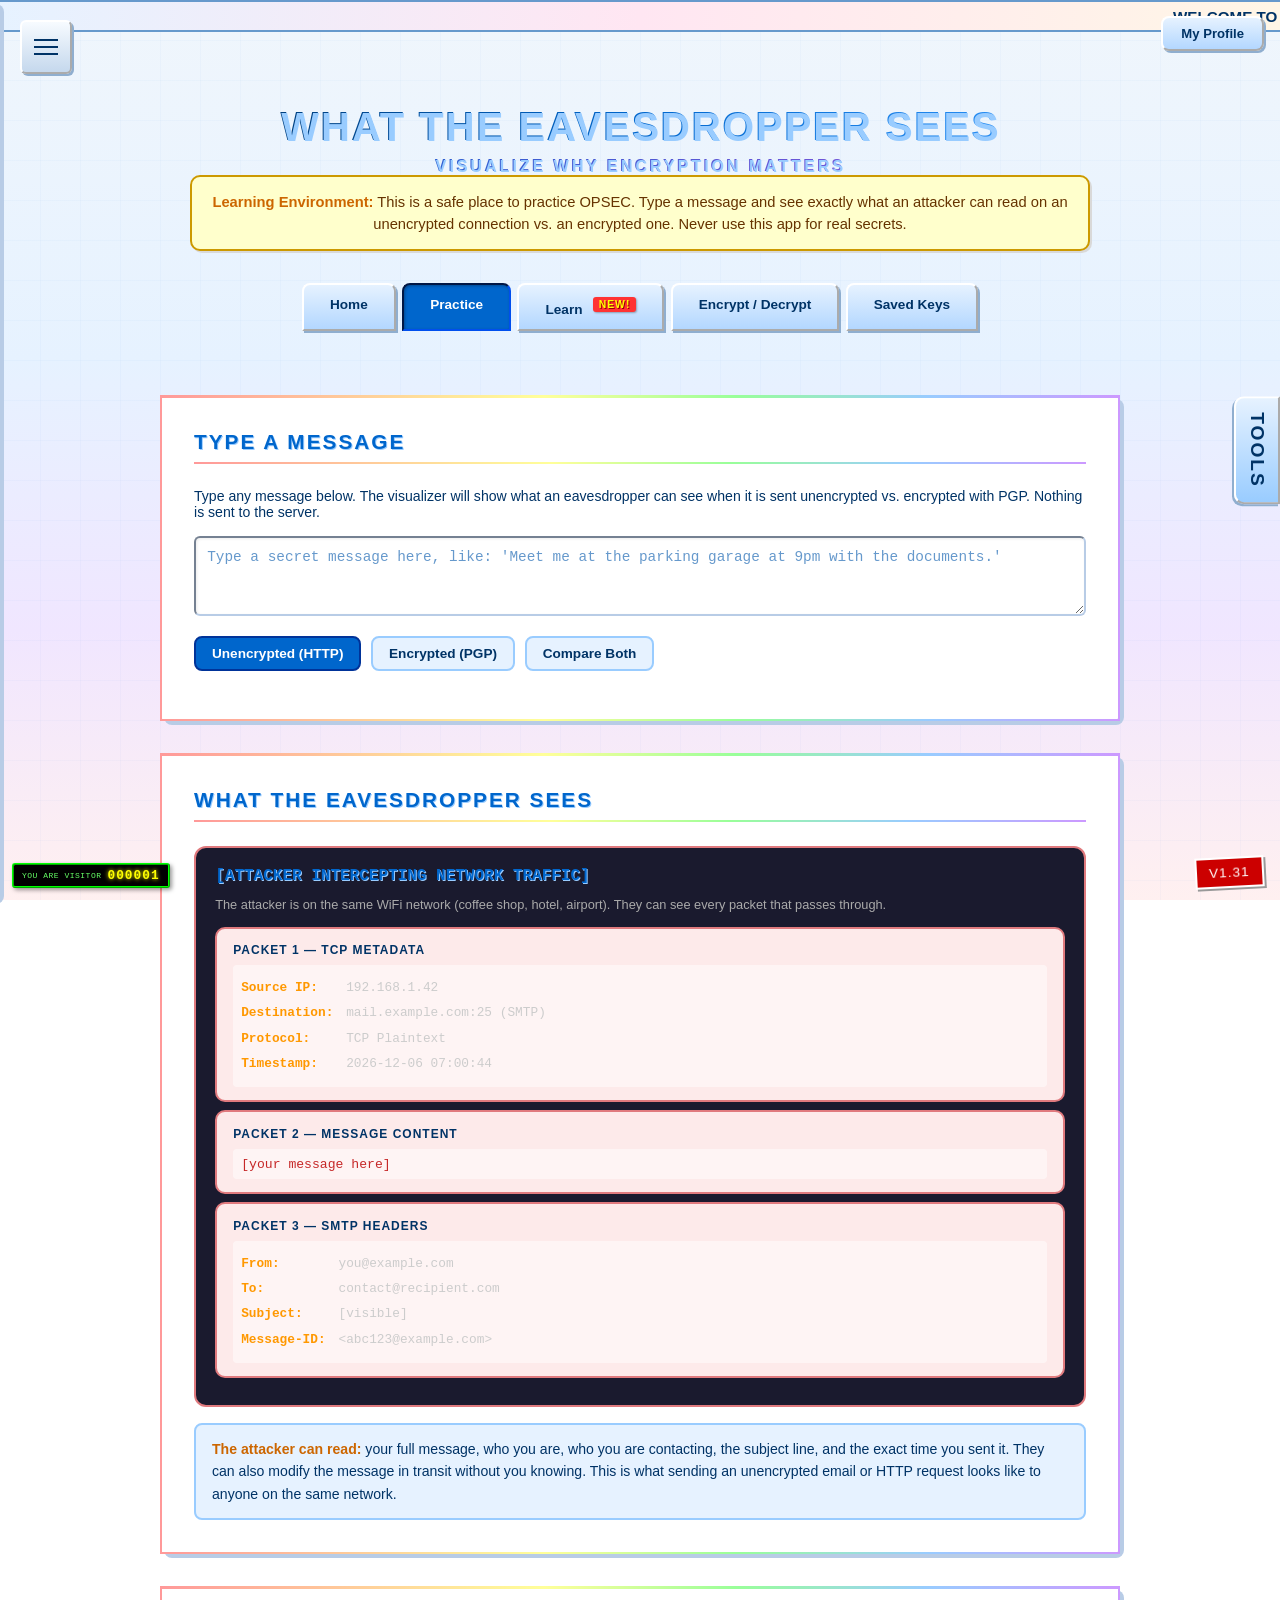
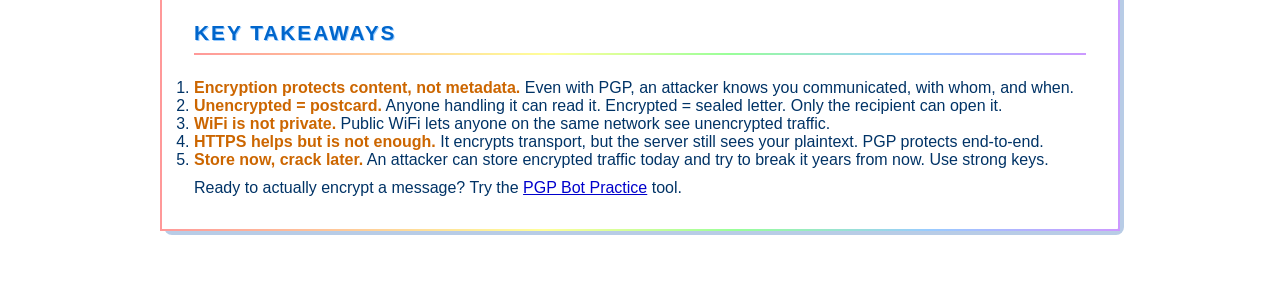
==== eavesdropper.html @ 7c1e0d6d "V1.31: restyle left sidebar nav links for better spacing and clarity Removed old purple base styles " ====
<!DOCTYPE html>
<html lang="en">
<head>
    <meta charset="UTF-8">
    <meta name="viewport" content="width=device-width, initial-scale=1.0">
    <title>What the Eavesdropper Sees - Visualizer</title>
    <style>
        * { margin: 0; padding: 0; box-sizing: border-box; }
        body {
            font-family: 'Segoe UI', Tahoma, Geneva, Verdana, sans-serif;
            background: linear-gradient(135deg, #1a1a2e 0%, #16213e 100%);
            min-height: 100vh;
            color: #fff;
        }

        /* Y2K retro-futuristic background grid */
        body::before {
            content: '';
            position: fixed;
            top: 0; left: 0; right: 0; bottom: 0;
            background:
                linear-gradient(rgba(157,78,221,0.04) 1px, transparent 1px),
                linear-gradient(90deg, rgba(157,78,221,0.04) 1px, transparent 1px);
            background-size: 44px 44px;
            pointer-events: none;
            z-index: -1;
        }
        body::after {
            content: '';
            position: fixed;
            top: 0; left: 0; right: 0; bottom: 0;
            background: repeating-linear-gradient(
                0deg,
                transparent,
                transparent 2px,
                rgba(0,0,0,0.06) 2px,
                rgba(0,0,0,0.06) 4px
            );
            pointer-events: none;
            z-index: 10000;
            opacity: 0.12;
        }


        /* Menu Button */
        .menu-btn {
            position: fixed;
            top: 20px; left: 20px;
            z-index: 1001;
            background: rgba(255,255,255,0.1);
            border: 1px solid rgba(255,255,255,0.2);
            border-radius: 10px;
            padding: 12px;
            cursor: pointer;
            backdrop-filter: blur(10px);
            transition: all 0.3s ease;
        }
        .menu-btn:hover { background: rgba(157,78,221,0.3); border-color: #9d4edd; }
        .menu-btn span {
            display: block;
            width: 24px; height: 2px;
            background: #fff;
            margin: 5px 0;
            border-radius: 2px;
            transition: all 0.3s ease;
        }
        .menu-btn.active span:nth-child(1) { transform: rotate(45deg) translate(5px,5px); }
        .menu-btn.active span:nth-child(2) { opacity: 0; }
        .menu-btn.active span:nth-child(3) { transform: rotate(-45deg) translate(5px,-5px); }

        /* Sidebar */
        .sidebar {
            position: fixed; top: 0; left: 0;
            width: 350px; height: 100vh;
            background: rgba(22,33,62,0.98);
            border-right: 1px solid rgba(157,78,221,0.3);
            padding: 80px 30px 30px 30px;
            transform: translateX(-100%);
            transition: transform 0.3s ease;
            z-index: 1000;
            overflow-y: auto;
        }
        .sidebar.active { transform: translateX(0); }
        .sidebar-overlay {
            position: fixed; top: 0; left: 0;
            width: 100%; height: 100%;
            background: rgba(0,0,0,0.5);
            z-index: 999;
            opacity: 0; visibility: hidden;
            transition: all 0.3s ease;
        }
        .sidebar-overlay.active { opacity: 1; visibility: visible; }
        .sidebar h2 {
            color: #9d4edd;
            font-size: 1.5rem;
            margin-bottom: 1.5rem;
            text-transform: uppercase;
            letter-spacing: 2px;
        }
        .tabs {
            display: flex;
            margin-bottom: 1.5rem;
            border-bottom: 1px solid rgba(157,78,221,0.3);
        }
        .tab-btn {
            flex: 1; padding: 12px;
            background: none; border: none;
            color: #c77dff;
            cursor: pointer;
            font-size: 0.9rem;
            text-transform: uppercase;
            letter-spacing: 1px;
            transition: all 0.3s ease;
            border-bottom: 2px solid transparent;
        }
        .tab-btn.active { color: #9d4edd; border-bottom-color: #9d4edd; }
        .tab-btn:hover { color: #9d4edd; }
        .tab-content { display: none; }
        .tab-content.active { display: block; }
        .form-group { margin-bottom: 1.2rem; }
        .form-group label {
            display: block; color: #c77dff;
            margin-bottom: 0.5rem;
            font-size: 0.85rem;
            text-transform: uppercase;
            letter-spacing: 1px;
        }
        .form-group input {
            width: 100%; padding: 12px 15px;
            background: rgba(255,255,255,0.05);
            border: 1px solid rgba(157,78,221,0.3);
            border-radius: 8px;
            color: #fff; font-size: 1rem;
            outline: none;
            transition: all 0.3s ease;
        }
        .form-group input:focus {
            border-color: #9d4edd;
            background: rgba(157,78,221,0.1);
        }
        .form-group input::placeholder { color: rgba(255,255,255,0.3); }
        .form-group textarea {
            width: 100%; padding: 12px 15px;
            background: rgba(255,255,255,0.05);
            border: 1px solid rgba(157,78,221,0.3);
            border-radius: 8px;
            color: #fff; font-size: 0.85rem;
            font-family: 'Courier New', monospace;
            outline: none;
            transition: all 0.3s ease;
            resize: vertical;
            min-height: 100px;
        }
        .form-group textarea:focus {
            border-color: #9d4edd;
            background: rgba(157,78,221,0.1);
        }
        .form-group textarea::placeholder { color: rgba(255,255,255,0.3); }
        .submit-btn {
            width: 100%; padding: 14px;
            background: linear-gradient(180deg, #9d4edd 0%, #7b2cbf 100%);
            box-shadow: 0 5px 16px rgba(0,0,0,0.35), inset 0 1px 0 rgba(255,255,255,0.18);
            border: none; border-radius: 8px;
            color: #fff; font-size: 1rem;
            font-weight: 600;
            text-transform: uppercase;
            letter-spacing: 1px;
            cursor: pointer;
            transition: all 0.3s ease;
        }
        .submit-btn:hover {
            background: linear-gradient(90deg, #9d4edd, #c77dff);
            transform: translateY(-2px);
            box-shadow: 0 4px 15px rgba(157,78,221,0.4);
        }
        .message {
            margin-top: 1rem; padding: 10px;
            border-radius: 8px;
            font-size: 0.9rem;
            text-align: center;
            display: none;
        }
        .message.success { display: block; background: rgba(76,175,80,0.2); color: #81c784; border: 1px solid rgba(76,175,80,0.3); }
        .message.error { display: block; background: rgba(244,67,54,0.2); color: #e57373; border: 1px solid rgba(244,67,54,0.3); }

        /* Toast Notifications */
        .toast-container {
            position: fixed;
            top: 20px;
            right: 20px;
            z-index: 2000;
            display: flex;
            flex-direction: column;
            gap: 10px;
            max-width: 360px;
        }
        .toast {
            padding: 14px 18px;
            border-radius: 10px;
            font-size: 0.95rem;
            color: #fff;
            backdrop-filter: blur(10px);
            box-shadow: 0 8px 24px rgba(0,0,0,0.4);
            display: flex;
            align-items: center;
            gap: 10px;
            animation: toastSlideIn 0.35s ease;
            transform-origin: top right;
            cursor: default;
        }
        .toast.closing { animation: toastSlideOut 0.25s ease forwards; }
        .toast.success { background: rgba(46, 125, 50, 0.92); border: 1px solid rgba(76, 175, 80, 0.6); }
        .toast.error { background: rgba(183, 28, 28, 0.92); border: 1px solid rgba(244, 67, 54, 0.6); }
        .toast.info { background: rgba(21, 101, 192, 0.92); border: 1px solid rgba(33, 150, 243, 0.6); }
        .toast-close {
            margin-left: auto;
            background: none;
            border: none;
            color: rgba(255,255,255,0.7);
            font-size: 1.1rem;
            cursor: pointer;
            padding: 0 2px;
            line-height: 1;
        }
        .toast-close:hover { color: #fff; }
        @keyframes toastSlideIn {
            from { opacity: 0; transform: translateX(100%) scale(0.95); }
            to { opacity: 1; transform: translateX(0) scale(1); }
        }
        @keyframes toastSlideOut {
            from { opacity: 1; transform: translateX(0) scale(1); }
            to { opacity: 0; transform: translateX(100%) scale(0.95); }
        }

        /* Shake animation for input errors */
        @keyframes shake {
            0%, 100% { transform: translateX(0); }
            20% { transform: translateX(-6px); }
            40% { transform: translateX(6px); }
            60% { transform: translateX(-4px); }
            80% { transform: translateX(4px); }
        }
        .shake { animation: shake 0.4s ease; }
        .input-error {
            border-color: #f44336 !important;
            background: rgba(244, 67, 54, 0.08) !important;
        }

        /* Button loading */
        .submit-btn:disabled {
            opacity: 0.7;
            cursor: not-allowed;
            transform: none !important;
            box-shadow: none !important;
        }
        .spinner {
            display: inline-block;
            width: 14px;
            height: 14px;
            border: 2px solid rgba(255,255,255,0.4);
            border-top-color: #fff;
            border-radius: 50%;
            animation: spin 0.8s linear infinite;
            margin-right: 8px;
            vertical-align: middle;
        }
        @keyframes spin { to { transform: rotate(360deg); } }

        .user-info {
            text-align: center;
            padding: 20px;
            background: rgba(157,78,221,0.1);
            border-radius: 12px;
            border: 1px solid rgba(157,78,221,0.3);
        }
        .user-info h3 { color: #9d4edd; margin-bottom: 0.5rem; }
        .user-info p { color: #c77dff; font-size: 0.9rem; margin-bottom: 1.5rem; }
        .logout-btn {
            background: rgba(244,67,54,0.2);
            border: 1px solid rgba(244,67,54,0.4);
            color: #e57373;
            padding: 10px 20px;
            border-radius: 8px;
            cursor: pointer;
            font-size: 0.9rem;
            transition: all 0.3s ease;
        }
        .logout-btn:hover { background: rgba(244,67,54,0.3); }

        /* Sidebar Nav */
        .sidebar-nav {
            margin: 1.5rem 0;
            display: flex;
            flex-direction: column;
            gap: 0.4rem;
        }
        .sidebar-nav a {
            display: block;
            padding: 14px 18px !important;
            margin-bottom: 4px;
            font-size: 0.88rem !important;
            font-weight: bold;
            border-radius: 8px !important;
            text-decoration: none !important;
            transition: all 0.2s ease;
        }
        .sidebar-nav a:hover {
            transform: translateX(3px);
        }
        .sidebar-nav a.active {
            background: linear-gradient(90deg, #0066cc, #003399) !important;
            color: #ffffff !important;
            border: 2px inset #99ccff !important;
            box-shadow: inset 1px 1px 3px rgba(0,0,0,0.3) !important;
        }

        /* Main Content */
        .main-content {
            max-width: 1000px;
            margin: 0 auto;
            padding: 40px 20px;
        }
        .page-header {
            text-align: center;
            padding: 2rem 0;
            margin-bottom: 2rem;
        }
        .page-header h1 {
            font-size: 2.5rem;
            font-weight: 700;
            color: #9d4edd;
            letter-spacing: 2px;
            text-transform: uppercase;
            text-shadow: 0 0 24px rgba(157,78,221,0.55), 0 0 48px rgba(157,78,221,0.25);
        }
        .page-header .subtitle {
            margin-top: 0.5rem;
            font-size: 1rem;
            color: #c77dff;
            font-weight: 300;
            letter-spacing: 3px;
            text-transform: uppercase;
        }
        .nav-tabs {
            display: flex;
            gap: 1rem;
            justify-content: center;
            flex-wrap: wrap;
            margin-top: 2rem;
            margin-bottom: 0;
        }
        .nav-tab {
            padding: 12px 26px;
            background: linear-gradient(180deg, rgba(157,78,221,0.25) 0%, rgba(123,44,191,0.35) 100%);
            border: 1px solid rgba(199,125,255,0.45);
            border-radius: 12px;
            color: #c77dff;
            text-decoration: none;
            font-size: 0.88rem;
            font-weight: 600;
            letter-spacing: 2px;
            text-transform: uppercase;
            transition: all 0.3s ease;
            box-shadow: 0 4px 12px rgba(0,0,0,0.2), inset 0 1px 0 rgba(255,255,255,0.08);
        }
        .nav-tab:hover {
            background: linear-gradient(180deg, rgba(157,78,221,0.4) 0%, rgba(123,44,191,0.5) 100%);
            border-color: rgba(199,125,255,0.7);
            color: #fff;
            transform: translateY(-2px);
            box-shadow: 0 6px 20px rgba(157,78,221,0.35), inset 0 1px 0 rgba(255,255,255,0.12);
        }
        .nav-tab.active {
            background: linear-gradient(180deg, #9d4edd 0%, #7b2cbf 100%);
            border-color: #c77dff;
            color: #fff;
            box-shadow: 0 4px 16px rgba(157,78,221,0.5), inset 0 1px 0 rgba(255,255,255,0.2);
        }

        /* Cards */
        .card {
            background: linear-gradient(180deg, rgba(255,255,255,0.09) 0%, rgba(255,255,255,0.03) 100%);
            border: 1px solid rgba(199,125,255,0.22);
            border-radius: 16px;
            padding: 2rem;
            margin-bottom: 2rem;
            backdrop-filter: blur(10px);
            box-shadow: 0 8px 32px rgba(0,0,0,0.3);
        }
        .card h2 {
            color: #9d4edd;
            font-size: 1.3rem;
            margin-bottom: 1.5rem;
            text-transform: uppercase;
            letter-spacing: 2px;
            display: flex;
            align-items: center;
            gap: 10px;
        }
        .card h2 .icon { font-size: 1.5rem; }

        /* Saved Keys List */
        .saved-key-item {
            background: rgba(0,0,0,0.2);
            border: 1px solid rgba(157,78,221,0.25);
            border-radius: 12px;
            padding: 1.2rem;
            margin-bottom: 1rem;
            transition: all 0.3s ease;
        }
        .saved-key-item:hover {
            border-color: rgba(157,78,221,0.5);
            box-shadow: 0 4px 15px rgba(157,78,221,0.15);
        }
        .saved-key-header {
            display: flex;
            justify-content: space-between;
            align-items: center;
            margin-bottom: 0.8rem;
            flex-wrap: wrap;
            gap: 0.5rem;
        }
        .saved-key-name {
            color: #9d4edd;
            font-size: 1.1rem;
            font-weight: 600;
            letter-spacing: 1px;
        }
        .saved-key-actions {
            display: flex;
            gap: 0.5rem;
        }
        .key-btn {
            padding: 6px 14px;
            border: none;
            border-radius: 6px;
            font-size: 0.75rem;
            font-weight: 600;
            text-transform: uppercase;
            letter-spacing: 1px;
            cursor: pointer;
            transition: all 0.3s ease;
        }
        .key-btn-copy {
            background: rgba(76,175,80,0.15);
            border: 1px solid rgba(76,175,80,0.3);
            color: #81c784;
        }
        .key-btn-copy:hover { background: rgba(76,175,80,0.25); }
        .key-btn-edit {
            background: rgba(33,150,243,0.15);
            border: 1px solid rgba(33,150,243,0.3);
            color: #64b5f6;
        }
        .key-btn-edit:hover { background: rgba(33,150,243,0.25); }
        .key-btn-delete {
            background: rgba(244,67,54,0.15);
            border: 1px solid rgba(244,67,54,0.3);
            color: #e57373;
        }
        .key-btn-delete:hover { background: rgba(244,67,54,0.25); }
        .saved-key-preview {
            font-family: 'Courier New', monospace;
            font-size: 0.78rem;
            color: #c77dff;
            background: rgba(0,0,0,0.25);
            border-radius: 8px;
            padding: 0.8rem;
            white-space: pre-wrap;
            word-break: break-word;
            max-height: 120px;
            overflow-y: auto;
        }

        .empty-state {
            text-align: center;
            padding: 3rem 2rem;
            color: rgba(255,255,255,0.4);
        }
        .empty-state .icon { font-size: 3rem; margin-bottom: 1rem; }

        /* Action Buttons */
        .action-btns {
            display: flex;
            gap: 1rem;
            flex-wrap: wrap;
            margin-top: 1rem;
        }
        .btn {
            padding: 12px 28px;
            border: none;
            border-radius: 8px;
            font-size: 0.95rem;
            font-weight: 600;
            text-transform: uppercase;
            letter-spacing: 1px;
            cursor: pointer;
            transition: all 0.3s ease;
        }
        .btn-primary {
            background: linear-gradient(180deg, #9d4edd 0%, #7b2cbf 100%);
            box-shadow: 0 5px 16px rgba(0,0,0,0.35), inset 0 1px 0 rgba(255,255,255,0.18);
            color: #fff;
        }
        .btn-primary:hover {
            background: linear-gradient(90deg, #9d4edd, #c77dff);
            transform: translateY(-2px);
            box-shadow: 0 4px 15px rgba(157,78,221,0.4);
        }
        .btn-secondary {
            background: rgba(255,255,255,0.08);
            border: 1px solid rgba(157,78,221,0.3);
            color: #c77dff;
        }
        .btn-secondary:hover {
            background: rgba(157,78,221,0.2);
            border-color: #9d4edd;
            color: #fff;
        }

        .status-msg {
            margin-top: 1rem;
            padding: 10px;
            border-radius: 8px;
            font-size: 0.9rem;
            text-align: center;
            display: none;
        }
        .status-msg.show { display: block; }
        .status-msg.ok { background: rgba(76,175,80,0.15); color: #81c784; border: 1px solid rgba(76,175,80,0.3); }
        .status-msg.error { background: rgba(244,67,54,0.15); color: #e57373; border: 1px solid rgba(244,67,54,0.3); }
        .status-msg.info { background: rgba(33,150,243,0.15); color: #64b5f6; border: 1px solid rgba(33,150,243,0.3); }

        .modal-overlay {
            position: fixed; top: 0; left: 0;
            width: 100%; height: 100%;
            background: rgba(0,0,0,0.7);
            z-index: 2000;
            display: none;
            align-items: center;
            justify-content: center;
            padding: 20px;
        }
        .modal-overlay.active { display: flex; }
        .modal {
            background: rgba(22,33,62,0.98);
            border: 1px solid rgba(157,78,221,0.4);
            border-radius: 16px;
            padding: 2rem;
            width: 100%;
            max-width: 600px;
            max-height: 90vh;
            overflow-y: auto;
        }
        .modal h3 {
            color: #9d4edd;
            font-size: 1.2rem;
            margin-bottom: 1.5rem;
            text-transform: uppercase;
            letter-spacing: 2px;
        }
        .modal-btns {
            display: flex;
            gap: 1rem;
            justify-content: flex-end;
            margin-top: 1.5rem;
        }

                /* Right Sidebar */
        .right-sidebar-toggle {
            position: fixed;
            top: 50%;
            right: 0;
            transform: translateY(-50%);
            z-index: 1001;
            background: linear-gradient(90deg, #7b2cbf, #9d4edd);
            border: none;
            border-radius: 10px 0 0 10px;
            padding: 14px 10px;
            cursor: pointer;
            color: #fff;
            font-size: 1.2rem;
            writing-mode: vertical-rl;
            text-orientation: mixed;
            letter-spacing: 2px;
            text-transform: uppercase;
            font-weight: 600;
            box-shadow: -4px 0 15px rgba(157,78,221,0.3);
            transition: all 0.3s ease;
        }
        .right-sidebar-toggle:hover {
            background: linear-gradient(90deg, #9d4edd, #c77dff);
            padding-right: 16px;
        }
        .right-sidebar {
            position: fixed;
            top: 0;
            right: 0;
            width: 400px;
            height: 100vh;
            background: rgba(22,33,62,0.98);
            border-left: 1px solid rgba(157,78,221,0.3);
            padding: 80px 24px 24px 24px;
            transform: translateX(100%);
            transition: transform 0.3s ease;
            z-index: 1000;
            overflow-y: auto;
            display: flex;
            flex-direction: column;
        }
        .right-sidebar.active { transform: translateX(0); }
        .right-sidebar-overlay {
            position: fixed; top: 0; left: 0;
            width: 100%; height: 100%;
            background: rgba(0,0,0,0.5);
            z-index: 999;
            opacity: 0; visibility: hidden;
            transition: all 0.3s ease;
        }
        .right-sidebar-overlay.active { opacity: 1; visibility: visible; }
        .right-sidebar h2 {
            color: #9d4edd;
            font-size: 1.3rem;
            margin-bottom: 1rem;
            text-transform: uppercase;
            letter-spacing: 2px;
        }
        .right-tabs {
            display: flex;
            margin-bottom: 1rem;
            border-bottom: 1px solid rgba(157,78,221,0.3);
        }
        .right-tab-btn {
            flex: 1; padding: 10px;
            background: none; border: none;
            color: #c77dff;
            cursor: pointer;
            font-size: 0.85rem;
            text-transform: uppercase;
            letter-spacing: 1px;
            transition: all 0.3s ease;
            border-bottom: 2px solid transparent;
        }
        .right-tab-btn.active { color: #9d4edd; border-bottom-color: #9d4edd; }
        .right-tab-btn:hover { color: #9d4edd; }
        .right-tab-content { display: none; flex: 1; }
        .right-tab-content.active { display: flex; flex-direction: column; }
        .notes-toolbar {
            display: flex;
            justify-content: space-between;
            align-items: center;
            margin-bottom: 0.6rem;
        }
        .notes-toolbar h3 {
            color: #9d4edd;
            font-size: 1rem;
            margin: 0;
            text-transform: uppercase;
            letter-spacing: 1px;
        }
        .notes-toolbar .btn-sm {
            padding: 6px 14px;
            background: linear-gradient(90deg, #7b2cbf, #9d4edd);
            border: none;
            border-radius: 6px;
            color: #fff;
            font-size: 0.8rem;
            font-weight: 600;
            cursor: pointer;
            transition: all 0.3s ease;
        }
        .notes-toolbar .btn-sm:hover {
            background: linear-gradient(90deg, #9d4edd, #c77dff);
            transform: translateY(-1px);
        }
        .notes-list {
            list-style: none;
            padding: 0;
            margin: 0 0 0.8rem 0;
            max-height: 140px;
            overflow-y: auto;
            border: 1px solid rgba(157,78,221,0.2);
            border-radius: 8px;
            background: rgba(0,0,0,0.15);
        }
        .notes-list li {
            padding: 8px 12px;
            cursor: pointer;
            color: #c77dff;
            font-size: 0.88rem;
            border-bottom: 1px solid rgba(157,78,221,0.1);
            display: flex;
            justify-content: space-between;
            align-items: center;
            transition: all 0.2s ease;
        }
        .notes-list li:last-child { border-bottom: none; }
        .notes-list li:hover { background: rgba(157,78,221,0.12); color: #fff; }
        .notes-list li.active {
            background: rgba(157,78,221,0.25);
            color: #fff;
            border-left: 3px solid #9d4edd;
        }
        .notes-list li .note-title {
            flex: 1;
            overflow: hidden;
            text-overflow: ellipsis;
            white-space: nowrap;
        }
        .notes-list li .note-del {
            opacity: 0;
            background: none;
            border: none;
            color: #e57373;
            font-size: 1rem;
            cursor: pointer;
            padding: 0 4px;
            transition: opacity 0.2s ease;
        }
        .notes-list li:hover .note-del { opacity: 1; }
        .notes-list li .note-del:hover { color: #ff5252; transform: scale(1.2); }
        .notes-empty {
            text-align: center;
            padding: 1.5rem;
            color: rgba(255,255,255,0.35);
            font-size: 0.85rem;
        }
        .note-title-input {
            width: 100%;
            padding: 8px 12px;
            background: rgba(255,255,255,0.05);
            border: 1px solid rgba(157,78,221,0.3);
            border-radius: 6px;
            color: #fff;
            font-size: 0.95rem;
            font-weight: 600;
            outline: none;
            margin-bottom: 0.5rem;
            transition: all 0.3s ease;
        }
        .note-title-input:focus { border-color: #9d4edd; background: rgba(157,78,221,0.08); }
        .notes-textarea {
            width: 100%;
            flex: 1;
            min-height: 220px;
            padding: 12px;
            background: rgba(255,255,255,0.05);
            border: 1px solid rgba(157,78,221,0.3);
            border-radius: 8px;
            color: #fff;
            font-family: 'Segoe UI', sans-serif;
            font-size: 0.9rem;
            outline: none;
            resize: vertical;
            transition: all 0.3s ease;
        }
        .notes-textarea:focus {
            border-color: #9d4edd;
            background: rgba(157,78,221,0.08);
        }
        .notes-status {
            margin-top: 0.4rem;
            font-size: 0.8rem;
            color: #81c784;
            text-align: right;
            min-height: 1.2rem;
            display: flex;
            justify-content: space-between;
            align-items: center;
        }
        .notes-status .login-hint {
            color: #ffb74d;
            font-size: 0.78rem;
        }
        .saved-keys-list {
            list-style: none;
            padding: 0;
            margin: 0;
        }
        .saved-keys-list li {
            padding: 10px 14px;
            background: rgba(157,78,221,0.08);
            border: 1px solid rgba(157,78,221,0.2);
            border-radius: 8px;
            margin-bottom: 0.5rem;
            color: #c77dff;
            font-size: 0.9rem;
            display: flex;
            align-items: center;
            gap: 8px;
            transition: all 0.2s ease;
        }
        .saved-keys-list li:hover {
            background: rgba(157,78,221,0.2);
            border-color: rgba(157,78,221,0.4);
            color: #fff;
        }
        .saved-keys-list .key-icon { font-size: 1.1rem; }
        .saved-keys-empty {
            color: rgba(255,255,255,0.4);
            font-size: 0.9rem;
            text-align: center;
            padding: 2rem 1rem;
        }

        .note-actions {
            display: flex;
            gap: 6px;
            align-items: center;
        }
        .note-actions .btn-sm {
            font-size: 0.7rem;
            padding: 6px 10px;
        }

        .profile-content p {
            color: #ccc;
            font-size: 0.85rem;
            margin-bottom: 0.8rem;
        }
        .profile-link {
            display: inline-block;
            margin-bottom: 0.8rem;
            color: #9d4edd;
            text-decoration: none;
            font-size: 0.85rem;
            font-weight: 600;
        }
        .profile-link:hover { text-decoration: underline; }
        .profile-status {
            margin-top: 0.5rem;
            font-size: 0.8rem;
            color: #ffb74d;
            min-height: 1.2rem;
        }

        .version-badge {
            position: fixed;
            bottom: 12px;
            right: 16px;
            font-size: 0.7rem;
            color: rgba(255,255,255,0.35);
            font-family: 'Courier New', monospace;
            letter-spacing: 0.05em;
            pointer-events: none;
            z-index: 500;
        }
        .practice-notice {
            max-width: 900px;
            margin: 0 auto 1.5rem;
            padding: 14px 18px;
            background: rgba(255, 152, 0, 0.12);
            border: 1px solid rgba(255, 152, 0, 0.35);
            border-radius: 10px;
            color: #ffb74d;
            font-size: 0.92rem;
            line-height: 1.5;
        }
        .practice-notice strong { color: #ff9800; }

/* ===== EARLY 2000s SIMPLE & CLEAR OVERRIDE ===== */
body {
    font-family: 'Verdana', 'Tahoma', 'Arial', sans-serif;
    background: #f0f6fc;
    color: #003366;
}

body::before {
    background-image:
        linear-gradient(rgba(0,102,204,0.05) 1px, transparent 1px),
        linear-gradient(90deg, rgba(0,102,204,0.05) 1px, transparent 1px);
    background-size: 40px 40px;
    opacity: 0.5;
}

body::after { opacity: 0.03; }

h1, h2, h3, .subtitle {
    font-family: 'Arial Black', 'Arial', 'Verdana', sans-serif;
    color: #0066cc !important;
    text-shadow: 1px 1px 0 #99ccff !important;
}

p, li, label, span { color: #003366; }
strong { color: #cc6600; }
a { color: #0000cc; text-decoration: underline; }
a:hover { color: #cc0000; }

.page-header h1::after, .container h1::after {
    background: linear-gradient(90deg, #99ccff, #6699cc, #0066cc, #6699cc, #99ccff);
    border: 2px solid #6699cc;
    box-shadow: 2px 2px 0 #cccccc;
}

.container, .card, .learn-card, .modal-content, .right-sidebar, .sidebar,
.form-section, .key-section, .notes-panel, .saved-keys-section, .practice-section {
    background: #ffffff;
    border: 2px solid #99ccff;
    border-radius: 8px;
    box-shadow: 4px 4px 0 #b8cce6;
}

.learn-card:hover, .card:hover {
    border-color: #6699cc;
    box-shadow: 5px 5px 0 #99bbdd;
}

input, textarea, select, .form-control {
    background: #ffffff !important;
    color: #003366 !important;
    border: 2px inset #b8cce6 !important;
    font-family: 'Courier New', 'Courier', monospace !important;
    box-shadow: inset 1px 1px 3px rgba(0,0,0,0.08);
    border-radius: 4px;
}
input::placeholder, textarea::placeholder { color: #6699cc !important; }

.btn, .btn-primary, .btn-secondary, .btn-success, .btn-danger, .btn-sm,
.submit-btn, .logout-btn, .copy-btn, .tab-btn, .right-tab-btn, .key-btn,
.menu-btn, .action-btns button, .modal-btns button {
    font-family: 'Verdana', 'Arial', sans-serif !important;
    font-weight: bold !important;
    text-transform: none !important;
    letter-spacing: 0 !important;
    border: 2px outset #ffffff !important;
    background: linear-gradient(180deg, #f7fbff 0%, #c5d8ed 100%) !important;
    color: #003366 !important;
    box-shadow: 3px 3px 0 #8faecf !important;
    text-shadow: none !important;
    border-radius: 6px !important;
    cursor: pointer;
}

.btn:hover, .btn-primary:hover, .btn-secondary:hover, .btn-success:hover, .btn-danger:hover, .btn-sm:hover,
.submit-btn:hover, .logout-btn:hover, .copy-btn:hover, .tab-btn:hover, .right-tab-btn:hover, .key-btn:hover,
.menu-btn:hover, .action-btns button:hover, .modal-btns button:hover {
    transform: translate(1px, 1px) !important;
    box-shadow: 2px 2px 0 #8faecf !important;
    border-style: inset !important;
    filter: brightness(1.03);
}

.tab-btn.active, .right-tab-btn.active {
    background: linear-gradient(180deg, #0066cc 0%, #003399 100%) !important;
    color: #ffffff !important;
    border-style: inset !important;
    text-shadow: none !important;
    box-shadow: inset 1px 1px 3px rgba(0,0,0,0.3) !important;
}

.key-btn-copy { background: linear-gradient(180deg, #e6f2ff 0%, #99ccff 100%) !important; color: #003366 !important; }
.key-btn-edit { background: linear-gradient(180deg, #f7fbff 0%, #c5d8ed 100%) !important; color: #003366 !important; }
.key-btn-delete { background: linear-gradient(180deg, #ffdddd 0%, #ee9999 100%) !important; color: #660000 !important; }

.menu-btn {
    background: linear-gradient(180deg, #f7fbff 0%, #c5d8ed 100%) !important;
    border: 2px outset #ffffff !important;
    box-shadow: 2px 2px 0 #8faecf !important;
    border-radius: 6px !important;
}
.menu-btn span { background: #003366 !important; height: 2px !important; border-radius: 0 !important; }

.right-sidebar-toggle {
    background: linear-gradient(180deg, #e6f2ff 0%, #99ccff 100%) !important;
    color: #003366 !important;
    border: 2px outset #ffffff !important;
    box-shadow: -2px 2px 0 #8faecf !important;
    font-family: 'Verdana', sans-serif !important;
    text-shadow: none !important;
}

.version-badge {
    background: #cc0000;
    color: #ffffff;
    border: 2px solid #ffffff;
    box-shadow: 2px 2px 0 #999999;
    font-family: 'Arial Black', sans-serif;
    text-transform: uppercase;
    letter-spacing: 1px;
    transform: rotate(-3deg);
    font-size: 0.85rem;
    padding: 6px 12px;
}

.practice-notice, .learning-warning, .warning-banner {
    background: #ffffcc !important;
    color: #663300 !important;
    border: 2px solid #cc9900 !important;
    font-family: 'Verdana', sans-serif !important;
    text-shadow: none !important;
    box-shadow: 2px 2px 0 #d9d9d9;
}
.practice-notice strong, .learning-warning strong { color: #cc6600 !important; }

.user-info nav a, aside a {
    background: linear-gradient(180deg, #e6f2ff 0%, #b3d7ff 100%) !important;
    color: #003366 !important;
    border: 2px outset #ffffff !important;
    font-family: 'Verdana', sans-serif !important;
    text-shadow: none !important;
    box-shadow: 2px 2px 0 #8faecf !important;
    text-transform: none !important;
    letter-spacing: 0 !important;
    text-decoration: none !important;
    border-radius: 6px !important;
}
.user-info nav a:hover, aside a:hover {
    background: #ffffff !important;
    color: #0066cc !important;
    border-style: inset !important;
}

.nav-tabs { gap: 0.4rem; }
.nav-tab {
    font-family: 'Arial', 'Verdana', sans-serif;
    font-weight: bold;
    text-transform: none;
    letter-spacing: 0;
    font-size: 0.85rem;
    background: linear-gradient(180deg, #e6f2ff 0%, #b3d7ff 100%);
    border: 2px outset #ffffff;
    color: #003366;
    box-shadow: 2px 2px 0 #8faecf;
    text-shadow: none;
    border-radius: 8px 8px 0 0;
}
.nav-tab:hover {
    background: #ffffff;
    color: #0066cc;
    border-color: #0066cc;
    transform: translate(1px, 1px);
    box-shadow: 1px 1px 0 #8faecf;
}
.nav-tab.active {
    background: #0066cc;
    color: #ffffff;
    border-color: #003399;
    border-style: inset;
    box-shadow: inset 1px 1px 3px rgba(0,0,0,0.3);
}

.lock-icon { filter: drop-shadow(2px 2px 0 #6699cc); }

.rainbow-divider {
    height: 6px;
    background: linear-gradient(90deg, #ff9999, #ffcc99, #ffff99, #99ff99, #99ccff, #cc99ff);
    border: 1px solid #cccccc;
    box-shadow: 1px 1px 0 #999999;
    border-radius: 3px;
    margin: 1rem 0;
}

.top-marquee {
    display: block;
    width: 100%;
    background: #e6f2ff;
    border-top: 2px solid #6699cc;
    border-bottom: 2px solid #6699cc;
    color: #003366;
    font-family: 'Verdana', sans-serif;
    text-shadow: none;
    font-size: 0.95rem;
    padding: 0.35rem 0;
}

.message { font-family: 'Verdana', sans-serif; }
.message:empty { display: none; }



/* Readability fixes */
.profile-content p { color: #003366 !important; }
.profile-link { color: #0000cc !important; }
    
/* Top-right profile link button */
.profile-link-btn {
    position: fixed;
    top: 16px;
    right: 16px;
    z-index: 1001;
    background: linear-gradient(180deg, #e6f2ff 0%, #b3d7ff 100%);
    border: 2px outset #ffffff;
    border-radius: 8px;
    padding: 8px 18px;
    font-family: 'Verdana', sans-serif;
    font-size: 0.82rem;
    font-weight: bold;
    color: #003366;
    text-decoration: none;
    box-shadow: 2px 2px 0 #8faecf;
    transition: all 0.2s ease;
}
.profile-link-btn:hover {
    background: #ffffff;
    color: #0066cc;
    transform: translate(1px, 1px);
    box-shadow: 1px 1px 0 #8faecf;
}
.profile-link-btn:active {
    border-style: inset;
}

    </style>
<link rel="stylesheet" href="/y2k-fun.css">
</head>
<body>
    <!-- Menu Button -->
    <button class="menu-btn" id="menuBtn" aria-label="Menu">
        <span></span><span></span><span></span>
    </button>

    <a href="/profile.html" class="profile-link-btn">My Profile</a>

    <!-- Sidebar Overlay -->
    <div class="sidebar-overlay" id="overlay"></div>

    <!-- Sidebar -->
    <aside class="sidebar" id="sidebar">
        <div id="authSection">
            <h2>Account</h2>
            <div class="tabs">
                <button class="tab-btn active" data-tab="register">Register</button>
                <button class="tab-btn" data-tab="login">Login</button>
            </div>
            <div class="tab-content active" id="register">
                <form id="registerForm">
                    <div class="form-group">
                        <label for="regUsername">Username</label>
                        <input type="text" id="regUsername" placeholder="Enter username" required>
                    </div>
                    <div class="form-group">
                        <label for="regPassword">Password</label>
                        <input type="password" id="regPassword" placeholder="Enter password" required minlength="6">
                    </div>
                    <button type="submit" class="submit-btn">Create Account</button>
                    <div class="message" id="regMessage"></div>
                </form>
            </div>
            <div class="tab-content" id="login">
                <form id="loginForm">
                    <div class="form-group">
                        <label for="loginUsername">Username</label>
                        <input type="text" id="loginUsername" placeholder="Enter username" required>
                    </div>
                    <div class="form-group">
                        <label for="loginPassword">Password</label>
                        <input type="password" id="loginPassword" placeholder="Enter password" required>
                    </div>
                    <button type="submit" class="submit-btn">Login</button>
                    <div class="message" id="loginMessage"></div>
                </form>
            </div>
        </div>

        <div class="user-info" id="userInfo" style="display: none;">
            <h3>Welcome!</h3>
            <p id="userName">User</p>
                                                            <nav class="sidebar-nav" id="sidebarNav">
                <a href="/">Home</a>
                <a href="/practice.html" class="active">Practice</a>
                <a href="/learn.html">Learn</a>
                <a href="/encrypt.html">Encrypt / Decrypt</a>
                <a href="/saved-keys.html">Saved Keys</a>
                <a href="/profile.html">My Profile</a>
            </nav>
            <button class="logout-btn" id="logoutBtn">Logout</button>
        </div>
    </aside>

    <!-- Main Content -->
    <!-- Early 2000s marquee banner -->
    <marquee class="top-marquee" scrollamount="6" behavior="scroll" direction="left">WELCOME TO SIMPLE ENCRYPTION -- Learn PGP the retro way -- Best viewed in 1024x768 -- Your keys are stored on the server for practice -- Do not use for real secrets -- Click around and have fun!</marquee>

<div class="main-content">
        <div class="page-header">
            <h1>What the Eavesdropper Sees</h1>
            <div class="subtitle">Visualize Why Encryption Matters</div>
            <div class="practice-notice">
                <strong>Learning Environment:</strong> This is a safe place to practice OPSEC.
                Type a message and see exactly what an attacker can read on an unencrypted connection vs. an encrypted one. Never use this app for real secrets.
            </div>
            <nav class="nav-tabs">
                <a href="/" class="nav-tab">Home</a>
                <a href="/practice.html" class="nav-tab active">Practice</a>
                <a href="/learn.html" class="nav-tab">Learn <span class="new-badge">NEW!</span></a>
                <a href="/encrypt.html" class="nav-tab">Encrypt / Decrypt</a>
                <a href="/saved-keys.html" class="nav-tab">Saved Keys</a>
            </nav>
        </div>

        <!-- What the Eavesdropper Sees Visualizer -->
        <style>
            .ev-input { width:100%; min-height:80px; padding:0.7rem; border:2px inset #8faecf; border-radius:6px; font-family:'Courier New',monospace; font-size:0.9rem; color:#003366; background:#f8fbff; resize:vertical; }
            .ev-input:focus { outline:none; border-color:#0066cc; background:#fff; }
            .ev-packet { border:2px solid; border-radius:10px; padding:0.8rem 1rem; margin:0.5rem 0; font-family:'Courier New',monospace; font-size:0.82rem; line-height:1.6; word-break:break-all; }
            .ev-packet .ev-label { font-family:'Verdana',sans-serif; font-size:0.75rem; font-weight:bold; text-transform:uppercase; letter-spacing:1px; margin-bottom:0.3rem; display:block; }
            .ev-packet.unencrypted { background:#fdeaea; border-color:#e07a7e; color:#c62828; }
            .ev-packet.encrypted { background:#e8f5e9; border-color:#4caf50; color:#1b5e20; }
            .ev-packet .ev-content { background:rgba(255,255,255,0.5); border-radius:4px; padding:0.3rem 0.5rem; margin-top:0.2rem; }
            .ev-packet .ev-hidden { color:#999; font-style:italic; }
            .ev-packet .ev-redacted { background:#333; color:#333; border-radius:3px; padding:0 4px; }
            .ev-toggle-row { display:flex; gap:0.6rem; align-items:center; margin:1rem 0; }
            .ev-toggle { display:inline-flex; align-items:center; gap:0.4rem; padding:0.5rem 1rem; border-radius:8px; border:2px solid #99ccff; background:#e6f2ff; cursor:pointer; font-size:0.85rem; font-weight:bold; color:#003366; transition:all 0.2s ease; }
            .ev-toggle.active { background:#0066cc; color:#fff; border-color:#003399; }
            .ev-toggle:hover { border-color:#0066cc; }
            .ev-attacker-box { background:#1a1a2e; border:2px solid #e07a7e; border-radius:12px; padding:1.2rem; margin-top:1rem; }
            .ev-attacker-box h3 { color:#ff6b6b; font-size:1rem; margin:0 0 0.6rem; font-family:'Courier New',monospace; }
            .ev-attacker-box .ev-attacker-note { color:#aaa; font-size:0.8rem; line-height:1.5; }
            .ev-metadata { display:grid; grid-template-columns:auto 1fr; gap:0.3rem 0.8rem; font-size:0.8rem; margin:0.5rem 0; }
            .ev-metadata .ev-md-key { color:#ff9800; font-weight:bold; }
            .ev-metadata .ev-md-val { color:#ccc; word-break:break-all; }
            .ev-metadata .ev-md-hidden { color:#666; font-style:italic; }
            .ev-compare { display:grid; grid-template-columns:1fr 1fr; gap:1rem; margin-top:1rem; }
            @media (max-width:700px) { .ev-compare { grid-template-columns:1fr; } }
            .ev-compare-col h4 { text-align:center; font-size:0.9rem; margin-bottom:0.5rem; padding:0.4rem; border-radius:6px; }
            .ev-compare-col.unencrypted h4 { background:#fdeaea; color:#c62828; border:2px solid #e07a7e; }
            .ev-compare-col.encrypted h4 { background:#e8f5e9; color:#1b5e20; border:2px solid #4caf50; }
            .ev-summary { background:#e6f2ff; border:2px solid #99ccff; border-radius:8px; padding:0.8rem 1rem; margin-top:1rem; font-size:0.88rem; color:#003366; line-height:1.6; }
        </style>

        <div class="card">
            <h2>Type a Message</h2>
            <p style="font-size:0.88rem;margin-bottom:1rem;color:#003366;">Type any message below. The visualizer will show what an eavesdropper can see when it is sent unencrypted vs. encrypted with PGP. Nothing is sent to the server.</p>
            <textarea class="ev-input" id="evMessage" placeholder="Type a secret message here, like: 'Meet me at the parking garage at 9pm with the documents.'"></textarea>
            <div class="ev-toggle-row">
                <button class="ev-toggle active" id="evToggleUnencrypted" data-mode="unencrypted">Unencrypted (HTTP)</button>
                <button class="ev-toggle" id="evToggleEncrypted" data-mode="encrypted">Encrypted (PGP)</button>
                <button class="ev-toggle" id="evToggleBoth" data-mode="both">Compare Both</button>
            </div>
        </div>

        <div class="card" id="evVisualization">
            <h2>What the Eavesdropper Sees</h2>
            <div id="evViewUnencrypted">
                <div class="ev-attacker-box">
                    <h3>[ATTACKER INTERCEPTING NETWORK TRAFFIC]</h3>
                    <div class="ev-attacker-note">The attacker is on the same WiFi network (coffee shop, hotel, airport). They can see every packet that passes through.</div>
                    <div class="ev-packet unencrypted" style="margin-top:0.8rem;">
                        <span class="ev-label">Packet 1 — TCP Metadata</span>
                        <div class="ev-content">
                            <div class="ev-metadata">
                                <span class="ev-md-key">Source IP:</span><span class="ev-md-val" id="evSrcIp1">192.168.1.42</span>
                                <span class="ev-md-key">Destination:</span><span class="ev-md-val">mail.example.com:25 (SMTP)</span>
                                <span class="ev-md-key">Protocol:</span><span class="ev-md-val">TCP Plaintext</span>
                                <span class="ev-md-key">Timestamp:</span><span class="ev-md-val" id="evTimestamp1">2024-01-15 14:32:07</span>
                            </div>
                        </div>
                    </div>
                    <div class="ev-packet unencrypted">
                        <span class="ev-label">Packet 2 — Message Content</span>
                        <div class="ev-content" id="evContent1">[your message here]</div>
                    </div>
                    <div class="ev-packet unencrypted">
                        <span class="ev-label">Packet 3 — SMTP Headers</span>
                        <div class="ev-content">
                            <div class="ev-metadata">
                                <span class="ev-md-key">From:</span><span class="ev-md-val">you@example.com</span>
                                <span class="ev-md-key">To:</span><span class="ev-md-val">contact@recipient.com</span>
                                <span class="ev-md-key">Subject:</span><span class="ev-md-val">[visible]</span>
                                <span class="ev-md-key">Message-ID:</span><span class="ev-md-val">&lt;abc123@example.com&gt;</span>
                            </div>
                        </div>
                    </div>
                </div>
                <div class="ev-summary">
                    <strong>The attacker can read:</strong> your full message, who you are, who you are contacting, the subject line, and the exact time you sent it. They can also modify the message in transit without you knowing. This is what sending an unencrypted email or HTTP request looks like to anyone on the same network.
                </div>
            </div>

            <div id="evViewEncrypted" style="display:none;">
                <div class="ev-attacker-box" style="border-color:#4caf50;">
                    <h3 style="color:#81c784;">[ATTACKER INTERCEPTING NETWORK TRAFFIC]</h3>
                    <div class="ev-attacker-note">Same attacker, same network. But this time the message is encrypted with PGP before sending.</div>
                    <div class="ev-packet encrypted" style="margin-top:0.8rem;">
                        <span class="ev-label">Packet 1 — TCP Metadata</span>
                        <div class="ev-content">
                            <div class="ev-metadata">
                                <span class="ev-md-key">Source IP:</span><span class="ev-md-val">192.168.1.42</span>
                                <span class="ev-md-key">Destination:</span><span class="ev-md-val">mail.example.com:25 (SMTP)</span>
                                <span class="ev-md-key">Protocol:</span><span class="ev-md-val">TCP Plaintext (transport not encrypted)</span>
                                <span class="ev-md-key">Timestamp:</span><span class="ev-md-val" id="evTimestamp2">2024-01-15 14:32:07</span>
                            </div>
                        </div>
                    </div>
                    <div class="ev-packet encrypted">
                        <span class="ev-label">Packet 2 — PGP-Encrypted Message</span>
                        <div class="ev-content" id="evContent2">-----BEGIN PGP MESSAGE-----<br>[encrypted ciphertext — unreadable]</div>
                    </div>
                    <div class="ev-packet encrypted">
                        <span class="ev-label">Packet 3 — SMTP Headers</span>
                        <div class="ev-content">
                            <div class="ev-metadata">
                                <span class="ev-md-key">From:</span><span class="ev-md-val">you@example.com</span>
                                <span class="ev-md-key">To:</span><span class="ev-md-val">contact@recipient.com</span>
                                <span class="ev-md-key">Subject:</span><span class="ev-md-val">[visible unless also encrypted]</span>
                                <span class="ev-md-key">Message-ID:</span><span class="ev-md-val">&lt;abc123@example.com&gt;</span>
                            </div>
                        </div>
                    </div>
                </div>
                <div class="ev-summary" style="background:#e8f5e9;border-color:#4caf50;">
                    <strong>The attacker CANNOT read:</strong> your message content — it is ciphertext that requires the recipient's private key to decrypt. However, <strong>metadata is still visible</strong>: who you are, who you are contacting, when, and the size of the message. This is why PGP is powerful but not a complete solution — it protects content, not the fact that you communicated. For full anonymity, you also need tools like Tor or Signal.
                </div>
            </div>

            <div id="evViewBoth" style="display:none;">
                <div class="ev-compare">
                    <div class="ev-compare-col unencrypted">
                        <h4>Unencrypted</h4>
                        <div class="ev-packet unencrypted">
                            <span class="ev-label">Message Content</span>
                            <div class="ev-content" id="evContentBoth1">[your message]</div>
                        </div>
                    </div>
                    <div class="ev-compare-col encrypted">
                        <h4>PGP Encrypted</h4>
                        <div class="ev-packet encrypted">
                            <span class="ev-label">Message Content</span>
                            <div class="ev-content">-----BEGIN PGP MESSAGE-----<br>[encrypted ciphertext]</div>
                        </div>
                    </div>
                </div>
                <div class="ev-summary">
                    <strong>The difference:</strong> On the left, the attacker reads your message instantly. On the right, they see only random-looking ciphertext. Even if they store it for years, they cannot decrypt it without the private key. This is why encryption is not just for "hiding things" — it is the difference between a postcard and a sealed letter.
                </div>
            </div>
        </div>

        <div class="card">
            <h2>Key Takeaways</h2>
            <div class="instructions">
                <ol class="step-list">
                    <li><strong>Encryption protects content, not metadata.</strong> Even with PGP, an attacker knows you communicated, with whom, and when.</li>
                    <li><strong>Unencrypted = postcard.</strong> Anyone handling it can read it. Encrypted = sealed letter. Only the recipient can open it.</li>
                    <li><strong>WiFi is not private.</strong> Public WiFi lets anyone on the same network see unencrypted traffic.</li>
                    <li><strong>HTTPS helps but is not enough.</strong> It encrypts transport, but the server still sees your plaintext. PGP protects end-to-end.</li>
                    <li><strong>Store now, crack later.</strong> An attacker can store encrypted traffic today and try to break it years from now. Use strong keys.</li>
                </ol>
                <p style="margin-top:0.6rem;color:#003366;">Ready to actually encrypt a message? Try the <a href="/pgp-practice.html" style="color:#0000cc;">PGP Bot Practice</a> tool.</p>
            </div>
        </div>
    </div>

        <!-- Right Sidebar Toggle -->
        <!-- Right Sidebar Toggle -->
    <button class="right-sidebar-toggle" id="rightSidebarToggle" aria-label="Tools">Tools</button>

    <!-- Right Sidebar Overlay -->
    <div class="right-sidebar-overlay" id="rightSidebarOverlay"></div>

    <!-- Right Sidebar -->
    <aside class="right-sidebar" id="rightSidebar">
        <h2>Tools</h2>
        <div class="right-tabs">
            <button class="right-tab-btn active" data-right-tab="notes">Notes</button>
            <button class="right-tab-btn" data-right-tab="savedKeysList">Saved Keys</button>
            <button class="right-tab-btn" data-right-tab="profile">My Profile</button>
        </div>

        <div class="right-tab-content active" id="notes">
            <div class="notes-toolbar">
                <h3>My Notes</h3>
                <div class="note-actions">
                    <button class="btn-sm" id="encryptNoteBtn" title="Encrypt note with your public key">Encrypt</button>
                    <button class="btn-sm" id="copyNoteBtn" title="Copy note content">Copy</button>
                    <button class="btn-sm" id="newNoteBtn">+ New</button>
                </div>
            </div>
            <ul class="notes-list" id="notesList">
                <li class="notes-empty">Log in to create and save notes.</li>
            </ul>
            <input type="text" class="note-title-input" id="noteTitleInput" placeholder="Note title..." disabled>
            <textarea class="notes-textarea" id="notesTextarea" placeholder="Select or create a note to start writing..." disabled></textarea>
            <div class="notes-status" id="notesStatus"></div>
        </div>

        <div class="right-tab-content" id="savedKeysList">
            <ul class="saved-keys-list" id="savedKeysListItems">
                <li class="saved-keys-empty">Log in to see your saved keys.</li>
            </ul>
        </div>

        <div class="right-tab-content" id="profile">
            <div class="profile-content">
                <p>Your saved public key from <a href="/profile.html" class="profile-link">My Profile</a>. Copy it to encrypt or share.</p>
                <div class="key-box-wrapper">
                    <button class="copy-btn" id="copyProfileKeyBtn">Copy Key</button>
                    <textarea class="key-textarea" id="profilePublicKeyText" readonly>Loading your public key...</textarea>
                </div>
                <div class="profile-status" id="profileKeyStatus"></div>
            </div>
        </div>
    </aside>

<!-- Toast Container -->
    <div class="toast-container" id="toastContainer"></div>

    <script>
        // Menu Toggle
        const menuBtn = document.getElementById('menuBtn');
        const sidebar = document.getElementById('sidebar');
        const overlay = document.getElementById('overlay');
        function toggleMenu() {
            menuBtn.classList.toggle('active');
            sidebar.classList.toggle('active');
            overlay.classList.toggle('active');
        }
        menuBtn.addEventListener('click', toggleMenu);
        overlay.addEventListener('click', toggleMenu);

        // Tab Switching
        document.querySelectorAll('.tab-btn').forEach(btn => {
            btn.addEventListener('click', () => {
                document.querySelectorAll('.tab-btn').forEach(b => b.classList.remove('active'));
                document.querySelectorAll('.tab-content').forEach(c => c.classList.remove('active'));
                btn.classList.add('active');
                document.getElementById(btn.dataset.tab).classList.add('active');
            });
        });

        // ================= Toast Notifications =================
        function showToast(text, type = 'info', duration = 4000) {
            const container = document.getElementById('toastContainer');
            const toast = document.createElement('div');
            toast.className = 'toast ' + type;
            toast.innerHTML = `<span style="flex:1">${escapeHtml(text)}</span><button class="toast-close">&times;</button>`;
            container.appendChild(toast);

            const closeBtn = toast.querySelector('.toast-close');
            closeBtn.addEventListener('click', () => removeToast(toast));

            if (duration > 0) {
                setTimeout(() => removeToast(toast), duration);
            }
        }

        function removeToast(toast) {
            if (!toast.parentNode) return;
            toast.classList.add('closing');
            setTimeout(() => toast.remove(), 300);
        }

        function escapeHtml(str) {
            const div = document.createElement('div');
            div.textContent = str;
            return div.innerHTML;
        }

        function copyToClipboard(text, successMsg) {
            if (text === undefined || text === null || text === '') {
                showToast('Nothing to copy', 'error');
                return;
            }
            navigator.clipboard.writeText(text).then(() => {
                showToast(successMsg, 'success');
            }).catch(() => {
                const ta = document.createElement('textarea');
                ta.value = text;
                ta.setAttribute('readonly', '');
                ta.style.position = 'fixed';
                ta.style.left = '-9999px';
                ta.style.opacity = '0';
                document.body.appendChild(ta);
                ta.focus();
                ta.select();
                try {
                    const ok = document.execCommand('copy');
                    document.body.removeChild(ta);
                    if (ok) showToast(successMsg, 'success');
                    else showToast('Copy failed', 'error');
                } catch (e) {
                    document.body.removeChild(ta);
                    showToast('Copy failed', 'error');
                }
            });
        }

        // ================= Field Validation =================
        function clearFieldError(input) {
            input.classList.remove('input-error', 'shake');
        }

        function setFieldError(input) {
            input.classList.add('input-error', 'shake');
            setTimeout(() => input.classList.remove('shake'), 400);
        }

        function validateUsername(input) {
            clearFieldError(input);
            const val = input.value.trim();
            if (!val) {
                setFieldError(input);
                return 'Username is required.';
            }
            if (val.length < 3) {
                setFieldError(input);
                return 'Username must be at least 3 characters.';
            }
            if (!/^[a-zA-Z0-9_-]+$/.test(val)) {
                setFieldError(input);
                return 'Username can only contain letters, numbers, underscores, and hyphens.';
            }
            return '';
        }

        function validatePassword(input) {
            clearFieldError(input);
            const val = input.value;
            if (!val) {
                setFieldError(input);
                return 'Password is required.';
            }
            if (val.length < 6) {
                setFieldError(input);
                return 'Password must be at least 6 characters.';
            }
            return '';
        }

        // ================= Button Loading =================
        function setLoading(btn, loading) {
            if (loading) {
                btn.disabled = true;
                btn.dataset.originalText = btn.innerHTML;
                btn.innerHTML = '<span class="spinner"></span>Please wait...';
            } else {
                btn.disabled = false;
                btn.innerHTML = btn.dataset.originalText || btn.innerHTML.replace('<span class="spinner"></span>Please wait...', '');
            }
        }

        // ================= Auth UI =================
        async function checkAuth() {
            try {
                const res = await fetch('/api/me');
                const data = await res.json();
                if (data.logged_in) {
                    showLoggedIn(data.username);
                }
            } catch (e) {
                console.error('Auth check failed:', e);
            }
        }

        function showLoggedIn(username) {
            document.getElementById('authSection').style.display = 'none';
            document.getElementById('userInfo').style.display = 'block';
            document.getElementById('userName').textContent = username;
        }

        function showLoggedOut() {
            document.getElementById('authSection').style.display = 'block';
            document.getElementById('userInfo').style.display = 'none';
        }

        function showMessage(elementId, text, type) {
            const el = document.getElementById(elementId);
            el.textContent = text;
            el.className = 'message ' + (type === 'success' ? 'success' : 'error');
            setTimeout(() => {
                el.className = 'message';
                el.textContent = '';
            }, 4000);
        }

        function showStatus(elementId, text, type) {
            const el = document.getElementById(elementId);
            el.textContent = text;
            el.className = 'status-msg show ' + type;
            setTimeout(() => { el.className = 'status-msg'; el.textContent = ''; }, 5000);
        }

        // ================= Register =================
        document.getElementById('registerForm').addEventListener('submit', async (e) => {
            e.preventDefault();
            const usernameInput = document.getElementById('regUsername');
            const passwordInput = document.getElementById('regPassword');
            const btn = e.submitter || e.target.querySelector('.submit-btn');

            const uErr = validateUsername(usernameInput);
            if (uErr) { showToast(uErr, 'error'); return; }
            const pErr = validatePassword(passwordInput);
            if (pErr) { showToast(pErr, 'error'); return; }

            setLoading(btn, true);
            try {
                const res = await fetch('/api/register', {
                    method: 'POST',
                    headers: { 'Content-Type': 'application/json' },
                    body: JSON.stringify({ username: usernameInput.value.trim(), password: passwordInput.value })
                });
                const data = await res.json();
                if (res.ok) {
                    showToast('Account created successfully! You can now log in.', 'success', 5000);
                    document.getElementById('registerForm').reset();
                    document.querySelector('[data-tab="login"]').click();
                } else if (res.status === 409) {
                    setFieldError(usernameInput);
                    showToast(data.error || 'That username is already taken.', 'error');
                } else if (res.status === 400) {
                    showToast(data.error || 'Invalid registration details.', 'error');
                } else {
                    showToast(data.error || 'Registration failed. Please try again.', 'error');
                }
            } catch (err) {
                showToast('Network error: unable to reach the server. Please check your connection.', 'error');
            } finally {
                setLoading(btn, false);
            }
        });

        // Clear field errors on input
        document.getElementById('regUsername').addEventListener('input', function() { clearFieldError(this); });
        document.getElementById('regPassword').addEventListener('input', function() { clearFieldError(this); });

        // ================= Login =================
        document.getElementById('loginForm').addEventListener('submit', async (e) => {
            e.preventDefault();
            const usernameInput = document.getElementById('loginUsername');
            const passwordInput = document.getElementById('loginPassword');
            const btn = e.submitter || e.target.querySelector('.submit-btn');

            const uErr = validateUsername(usernameInput);
            if (uErr) { showToast(uErr, 'error'); return; }
            const pErr = validatePassword(passwordInput);
            if (pErr) { showToast(pErr, 'error'); return; }

            setLoading(btn, true);
            try {
                const res = await fetch('/api/login', {
                    method: 'POST',
                    headers: { 'Content-Type': 'application/json' },
                    body: JSON.stringify({ username: usernameInput.value.trim(), password: passwordInput.value })
                });
                const data = await res.json();
                if (res.ok) {
                    showToast('Welcome back, ' + data.username + '!', 'success');
                    showLoggedIn(data.username);
                    document.getElementById('loginForm').reset();
                } else if (res.status === 401) {
                    setFieldError(usernameInput);
                    setFieldError(passwordInput);
                    showToast(data.error || 'Invalid username or password.', 'error');
                } else {
                    showToast(data.error || 'Login failed. Please try again.', 'error');
                }
            } catch (err) {
                showToast('Network error: unable to reach the server. Please check your connection.', 'error');
            } finally {
                setLoading(btn, false);
            }
        });

        document.getElementById('loginUsername').addEventListener('input', function() { clearFieldError(this); });
        document.getElementById('loginPassword').addEventListener('input', function() { clearFieldError(this); });

        // ================= Logout =================
        document.getElementById('logoutBtn').addEventListener('click', async () => {
            const btn = document.getElementById('logoutBtn');
            const originalText = btn.textContent;
            btn.textContent = 'Logging out...';
            btn.disabled = true;
            try {
                const res = await fetch('/api/logout', { method: 'POST' });
                if (res.ok) {
                    showLoggedOut();
                    showToast('You have been logged out successfully.', 'info');
                } else {
                    showToast('Logout failed. Please try again.', 'error');
                }
            } catch (err) {
                showToast('Network error during logout. Please try again.', 'error');
            } finally {
                btn.textContent = originalText;
                btn.disabled = false;
            }
        });

        // ==================== Eavesdropper Visualizer ====================

        const evInput = document.getElementById('evMessage');
        const evContent1 = document.getElementById('evContent1');
        const evContentBoth1 = document.getElementById('evContentBoth1');

        function evUpdate() {
            const msg = evInput.value || '[your message here]';
            evContent1.textContent = msg;
            evContentBoth1.textContent = msg;
            const ts = new Date().toISOString().replace('T', ' ').substring(0, 19);
            const ts1 = document.getElementById('evTimestamp1');
            const ts2 = document.getElementById('evTimestamp2');
            if (ts1) ts1.textContent = ts;
            if (ts2) ts2.textContent = ts;
        }

        evInput.addEventListener('input', evUpdate);
        evUpdate();

        function evShowMode(mode) {
            document.getElementById('evViewUnencrypted').style.display = (mode === 'unencrypted' || mode === 'both') ? 'block' : 'none';
            document.getElementById('evViewEncrypted').style.display = (mode === 'encrypted' || mode === 'both') ? 'block' : 'none';
            document.getElementById('evViewBoth').style.display = (mode === 'both') ? 'block' : 'none';

            if (mode === 'both') {
                document.getElementById('evViewUnencrypted').style.display = 'none';
                document.getElementById('evViewEncrypted').style.display = 'none';
            }

            document.querySelectorAll('.ev-toggle').forEach(t => t.classList.remove('active'));
            const btnMap = { 'unencrypted': 'evToggleUnencrypted', 'encrypted': 'evToggleEncrypted', 'both': 'evToggleBoth' };
            document.getElementById(btnMap[mode]).classList.add('active');
        }

        document.getElementById('evToggleUnencrypted').addEventListener('click', () => evShowMode('unencrypted'));
        document.getElementById('evToggleEncrypted').addEventListener('click', () => evShowMode('encrypted'));
        document.getElementById('evToggleBoth').addEventListener('click', () => evShowMode('both'));

        const rightToggle = document.getElementById('rightSidebarToggle');
        const rightSidebar = document.getElementById('rightSidebar');
        const rightOverlay = document.getElementById('rightSidebarOverlay');
        function toggleRightSidebar() {
            rightToggle.classList.toggle('active');
            rightSidebar.classList.toggle('active');
            rightOverlay.classList.toggle('active');
        }
        rightToggle.addEventListener('click', toggleRightSidebar);
        rightOverlay.addEventListener('click', toggleRightSidebar);

        // Right Sidebar Tabs
        document.querySelectorAll('.right-tab-btn').forEach(btn => {
            btn.addEventListener('click', () => {
                document.querySelectorAll('.right-tab-btn').forEach(b => b.classList.remove('active'));
                document.querySelectorAll('.right-tab-content').forEach(c => c.classList.remove('active'));
                btn.classList.add('active');
                document.getElementById(btn.dataset.rightTab).classList.add('active');
            });
        });


        // ========= Client-Side Crypto Helpers =========
        function b64ToBuf(b64) {
            const binary = atob(b64);
            const bytes = new Uint8Array(binary.length);
            for (let i = 0; i < binary.length; i++) bytes[i] = binary.charCodeAt(i);
            return bytes;
        }
        function bufToB64(buf) {
            let binary = '';
            const bytes = new Uint8Array(buf);
            for (let i = 0; i < bytes.byteLength; i++) binary += String.fromCharCode(bytes[i]);
            return btoa(binary);
        }
        async function deriveKey(password, saltArray) {
            const enc = new TextEncoder();
            const keyMaterial = await crypto.subtle.importKey(
                "raw", enc.encode(password), {name: "PBKDF2"}, false, ["deriveKey"]
            );
            return crypto.subtle.deriveKey(
                {name: "PBKDF2", salt: new Uint8Array(saltArray), iterations: 100000, hash: "SHA-256"},
                keyMaterial, {name: "AES-GCM", length: 256}, false, ["encrypt", "decrypt"]
            );
        }
        async function encryptPrivateKey(armoredPrivateKey, password) {
            const enc = new TextEncoder();
            const salt = Array.from(crypto.getRandomValues(new Uint8Array(16)));
            const iv = Array.from(crypto.getRandomValues(new Uint8Array(12)));
            const key = await deriveKey(password, salt);
            const ciphertext = await crypto.subtle.encrypt(
                {name: "AES-GCM", iv: new Uint8Array(iv)}, key, enc.encode(armoredPrivateKey)
            );
            return { ciphertext: bufToB64(ciphertext), salt: bufToB64(salt), iv: bufToB64(iv) };
        }
        async function decryptPrivateKey(encryptedData, password) {
            const salt = b64ToBuf(encryptedData.salt);
            const iv = b64ToBuf(encryptedData.iv);
            const ciphertext = b64ToBuf(encryptedData.ciphertext);
            const key = await deriveKey(password, salt);
            const decrypted = await crypto.subtle.decrypt({name: "AES-GCM", iv}, key, ciphertext);
            return new TextDecoder().decode(decrypted);
        }

        // Notes Manager
        let notes = [];
        let currentNoteId = null;
        let notesSaveTimeout;
        const notesList = document.getElementById('notesList');
        const noteTitleInput = document.getElementById('noteTitleInput');
        const notesTextarea = document.getElementById('notesTextarea');
        const notesStatus = document.getElementById('notesStatus');
        const newNoteBtn = document.getElementById('newNoteBtn');

        async function loadNotes() {
            try {
                const res = await fetch('/api/notes', { cache: 'no-store' });
                const data = await res.json();
                if (res.ok && data.notes) {
                    notes = data.notes;
                    renderNotesList();
                    if (notes.length > 0 && !currentNoteId) selectNote(notes[0].id);
                } else if (res.status === 401) {
                    notes = []; renderNotesList(); noteTitleInput.disabled = true; notesTextarea.disabled = true; newNoteBtn.disabled = true;
                    notesList.innerHTML = '<li class="notes-empty">Log in to create and save notes.</li>';
                } else { notesStatus.textContent = 'Could not load notes.'; }
            } catch (e) { notesStatus.textContent = 'Network error loading notes.'; }
        }
        function renderNotesList() {
            if (notes.length === 0) {
                notesList.innerHTML = '<li class="notes-empty">No notes yet — just start typing below!</li>';
                noteTitleInput.value = ''; notesTextarea.value = '';
                noteTitleInput.disabled = false; notesTextarea.disabled = false;
                noteTitleInput.placeholder = 'Give your note a title...';
                notesTextarea.placeholder = 'Start typing to create your first note...';
                currentNoteId = null; return;
            }
            notesList.innerHTML = notes.map(n => {
                const isActive = n.id === currentNoteId ? 'active' : '';
                const title = (n.title || 'Untitled').replace(/&/g,'&amp;').replace(/</g,'&lt;').replace(/>/g,'&gt;');
                return '<li class="' + isActive + '" data-id="' + n.id + '"><span class="note-title">' + title + '</span><button class="note-del" title="Delete">&times;</button></li>';
            }).join('');
            notesList.querySelectorAll('li[data-id]').forEach(li => {
                li.addEventListener('click', (e) => { if (e.target.classList.contains('note-del')) return; selectNote(parseInt(li.dataset.id)); });
                const delBtn = li.querySelector('.note-del');
                if (delBtn) delBtn.addEventListener('click', (e) => { e.stopPropagation(); deleteNote(parseInt(li.dataset.id)); });
            });
        }
        function selectNote(id) {
            currentNoteId = id; const note = notes.find(n => n.id === id); if (!note) return;
            noteTitleInput.value = note.title || ''; notesTextarea.value = note.content || '';
            noteTitleInput.disabled = false; notesTextarea.disabled = false; noteTitleInput.style.display = ''; notesTextarea.style.display = '';
            renderNotesList(); notesStatus.textContent = '';
        }
        async function saveCurrentNote() {
            if (!currentNoteId) {
                var _title = noteTitleInput.value.trim() || 'New Note';
                var _content = notesTextarea.value;
                notesStatus.textContent = 'Creating...';
                try {
                    var res = await fetch('/api/notes', { method: 'POST', headers: { 'Content-Type': 'application/json' }, body: JSON.stringify({ title: _title, content: _content }) });
                    var data = await res.json();
                    if (res.ok) {
                        notes.unshift({ id: data.id, title: _title, content: _content, updated_at: new Date().toISOString() });
                        currentNoteId = data.id;
                        renderNotesList();
                        noteTitleInput.value = _title; notesTextarea.value = _content;
                        noteTitleInput.disabled = false; notesTextarea.disabled = false;
                        notesStatus.textContent = 'Saved.'; setTimeout(() => { if (notesStatus.textContent === 'Saved.') notesStatus.textContent = ''; }, 2000);
                    } else { notesStatus.textContent = 'Failed to create note.'; }
                } catch (e) { notesStatus.textContent = 'Network error.'; }
                return;
            }
            notesStatus.textContent = 'Saving...';
            clearTimeout(notesSaveTimeout);
            notesSaveTimeout = setTimeout(async () => {
                try {
                    const res = await fetch('/api/notes/' + currentNoteId, {
                        method: 'PUT', headers: { 'Content-Type': 'application/json' },
                        body: JSON.stringify({ title: noteTitleInput.value.trim(), content: notesTextarea.value })
                    });
                    if (res.ok) { const note = notes.find(n => n.id === currentNoteId); if (note) { note.title = noteTitleInput.value.trim(); note.content = notesTextarea.value; } renderNotesList(); notesStatus.textContent = 'Saved.'; setTimeout(() => { if (notesStatus.textContent === 'Saved.') notesStatus.textContent = ''; }, 2000); }
                    else { notesStatus.textContent = 'Save failed.'; }
                } catch (e) { notesStatus.textContent = 'Network error saving.'; }
            }, 800);
        }
        async function createNewNote() {
            notesStatus.textContent = 'Creating...';
            try {
                const res = await fetch('/api/notes', { method: 'POST', headers: { 'Content-Type': 'application/json' }, body: JSON.stringify({ title: 'New Note', content: '' }) });
                const data = await res.json();
                if (res.ok) {
                    notes.unshift({ id: data.id, title: data.title, content: '', updated_at: new Date().toISOString() });
                    renderNotesList(); selectNote(data.id); noteTitleInput.style.display = ''; notesTextarea.style.display = '';
                    notesStatus.textContent = 'Created.'; setTimeout(() => notesStatus.textContent = '', 2000);
                } else { notesStatus.textContent = 'Failed to create note.'; }
            } catch (e) { notesStatus.textContent = 'Network error.'; }
        }
        async function deleteNote(id) {
            if (!confirm('Delete this note?')) return;
            try {
                const res = await fetch('/api/notes/' + id, { method: 'DELETE' });
                if (res.ok) {
                    notes = notes.filter(n => n.id !== id);
                    if (currentNoteId === id) { currentNoteId = null; noteTitleInput.value = ''; notesTextarea.value = ''; noteTitleInput.style.display = 'none'; notesTextarea.style.display = 'none'; }
                    renderNotesList(); if (notes.length > 0 && !currentNoteId) selectNote(notes[0].id);
                    notesStatus.textContent = 'Deleted.'; setTimeout(() => notesStatus.textContent = '', 2000);
                } else { notesStatus.textContent = 'Delete failed.'; }
            } catch (e) { notesStatus.textContent = 'Network error.'; }
        }

        function isPgpEncrypted(text) {
            return text.trim().includes('-----BEGIN PGP MESSAGE-----');
        }
        async function getUserPublicKey() {
            try {
                const res = await fetch('/api/me');
                const data = await res.json();
                if (data.logged_in && data.public_key) return data.public_key;
            } catch (e) {}
            return null;
        }
        async function encryptNoteContent() {
            if (!currentNoteId) { showToast('Select a note first', 'error'); return; }
            const content = notesTextarea.value.trim();
            if (!content) { showToast('Note is empty', 'error'); return; }
            if (isPgpEncrypted(content)) { showToast('Note is already encrypted', 'info'); return; }
            const pubKeyText = await getUserPublicKey();
            if (!pubKeyText) { showToast('Save a public key in your profile first', 'error'); return; }
            showToast('Encrypting...', 'info');
            try {
                const res = await fetch('/api/encrypt', {
                    method: 'POST',
                    headers: { 'Content-Type': 'application/json' },
                    body: JSON.stringify({ message: content, public_key: pubKeyText })
                });
                const data = await res.json();
                if (res.ok) {
                    notesTextarea.value = data.encrypted;
                    saveCurrentNote();
                    showToast('Note encrypted!', 'success');
                } else {
                    showToast(data.error || 'Encryption failed', 'error');
                }
            } catch (e) { showToast('Encryption failed: ' + e.message, 'error'); }
        }

        async function decryptNoteContent() {
            if (!currentNoteId) { showToast('Select a note first', 'error'); return; }
            const content = notesTextarea.value.trim();
            if (!content) { showToast('Note is empty', 'error'); return; }
            if (!isPgpEncrypted(content)) { showToast('Note does not appear to be encrypted', 'error'); return; }
            const privateKey = prompt('Paste your private key to decrypt:');
            if (!privateKey) return;
            const pubKeyText = await getUserPublicKey();
            if (!pubKeyText) { showToast('No public key saved to profile', 'error'); return; }
            showToast('Decrypting...', 'info');
            try {
                const res = await fetch('/api/decrypt', {
                    method: 'POST',
                    headers: { 'Content-Type': 'application/json' },
                    body: JSON.stringify({ message: content, public_key: pubKeyText, private_key: privateKey })
                });
                const data = await res.json();
                if (res.ok) {
                    notesTextarea.value = data.decrypted;
                    saveCurrentNote();
                    showToast('Note decrypted!', 'success');
                } else {
                    showToast(data.error || 'Decryption failed', 'error');
                }
            } catch (e) { showToast('Decryption failed: ' + e.message, 'error'); }
        }

        newNoteBtn.addEventListener('click', createNewNote);
        noteTitleInput.addEventListener('input', saveCurrentNote);
        notesTextarea.addEventListener('input', saveCurrentNote);
        document.getElementById('encryptNoteBtn').addEventListener('click', encryptNoteContent);
        document.getElementById('copyNoteBtn').addEventListener('click', () => {
            const content = notesTextarea.value;
            if (!content.trim()) { showToast('Note is empty', 'error'); return; }
            copyToClipboard(content, 'Note copied!');
        });
        loadNotes();

        // Saved Keys List (toolbar)
        async function loadSavedKeysList() {
            const list = document.getElementById('savedKeysListItems');
            try {
                const res = await fetch('/api/saved-keys');
                const data = await res.json();
                if (res.ok && data.keys && data.keys.length > 0) {
                    list.innerHTML = data.keys.map(k => '<li> ' + (k.name || 'Unnamed').replace(/&/g,'&amp;').replace(/</g,'&lt;').replace(/>/g,'&gt;') + '</li>').join('');
                } else if (res.status === 401) {
                    list.innerHTML = '<li class="saved-keys-empty">Log in to see your saved keys.</li>';
                } else { list.innerHTML = '<li class="saved-keys-empty">No saved keys yet.</li>'; }
            } catch (e) { list.innerHTML = '<li class="saved-keys-empty">Could not load saved keys.</li>'; }
        }
        loadSavedKeysList();

        // Profile Key
        async function loadProfileKey() {
            const ta = document.getElementById('profilePublicKeyText');
            const status = document.getElementById('profileKeyStatus');
            try {
                const res = await fetch('/api/me', { cache: 'no-store' });
                const data = await res.json();
                if (data.logged_in && data.public_key) {
                    ta.value = data.public_key;
                    ta.classList.add('loaded');
                    status.textContent = '';
                } else if (data.logged_in) {
                    ta.value = 'No public key saved. Go to My Profile to save one.';
                    ta.classList.remove('loaded');
                    status.innerHTML = 'Tip: <a href="/profile.html" class="profile-link">save your public key</a> in My Profile.';
                } else {
                    ta.value = 'Log in to see your public key.';
                    ta.classList.remove('loaded');
                    status.textContent = 'Tip: log in to use your profile key.';
                }
            } catch (e) {
                ta.value = 'Could not load public key.';
                status.textContent = 'Network error loading profile key.';
            }
        }

        document.getElementById('copyProfileKeyBtn').addEventListener('click', () => {
            const ta = document.getElementById('profilePublicKeyText');
            const text = ta.value.trim();
            if (!text || text.startsWith('Log in') || text.startsWith('No public') || text.startsWith('Could not')) {
                showToast('No key to copy', 'error');
                return;
            }
            copyToClipboard(text, 'Public key copied!');
        });
        loadProfileKey();

        checkAuth();

    </script>
    <script src="/intro.js"></script>
    <div class="version-badge">V1.31</div>
<script src="/y2k-fun.js"></script>
</body>
</html>
---- y2k-fun.css ----
/* ===== Y2K Fun Touches ===== */
/* Subtle, animated early-2000s flair that doesn't clutter pages. */

/* 0. Colorful page background — soft Y2K gradient with pastel tint */
body {
    background: linear-gradient(180deg, #f0f6fc 0%, #e6f2ff 40%, #f0e6ff 70%, #fff0f0 100%) !important;
    background-attachment: fixed !important;
}

/* 0a. Card top accent bar — thin colorful strip on each card */
.card {
    border-top: 3px solid transparent !important;
    border-image: linear-gradient(90deg, #ff9999, #ffcc99, #ffff99, #99ff99, #99ccff, #cc99ff) 1 !important;
    border-image-slice: 1 !important;
}

/* 0b. Card heading underline — colorful gradient line under h2 */
.card h2 {
    border-bottom: 2px solid #99ccff;
    padding-bottom: 0.5rem;
    position: relative;
}
.card h2::after {
    content: '';
    position: absolute;
    left: 0;
    bottom: -2px;
    width: 100%;
    height: 2px;
    background: linear-gradient(90deg, #ff9999, #ffcc99, #ffff99, #99ff99, #99ccff, #cc99ff);
}

/* 0c. Sidebar header accent */
.sidebar h2, .right-sidebar h2 {
    border-bottom: 2px solid transparent !important;
    border-image: linear-gradient(90deg, #ff9999, #99ccff, #cc99ff) 1 !important;
    border-image-slice: 1 !important;
}

/* 0d. Input focus glow — pastel ring */
input:focus, textarea:focus, select:focus {
    box-shadow: 0 0 8px rgba(102, 153, 255, 0.4) !important;
    border-color: #6699cc !important;
}

/* 0e. Button rainbow hover trail */
.btn-primary:hover, .submit-btn:hover {
    box-shadow: 2px 2px 0 #336699, 0 0 12px rgba(0, 102, 204, 0.3) !important;
}

/* 1. Animated rainbow divider — gradient slowly shifts */
.rainbow-divider {
    background: linear-gradient(90deg, #ff9999, #ffcc99, #ffff99, #99ff99, #99ccff, #cc99ff, #ff9999);
    background-size: 200% 100%;
    animation: rainbow-slide 8s linear infinite;
}
@keyframes rainbow-slide {
    0% { background-position: 0% 50%; }
    100% { background-position: 200% 50%; }
}

/* 2. CTA button glow pulse — eye-catching but subtle */
.cta-btn {
    animation: cta-glow 2.5s ease-in-out infinite;
}
@keyframes cta-glow {
    0%, 100% { box-shadow: 5px 5px 0 #6699cc, inset 0 1px 0 rgba(255,255,255,0.3), 0 0 0 rgba(0,102,204,0); }
    50% { box-shadow: 5px 5px 0 #6699cc, inset 0 1px 0 rgba(255,255,255,0.3), 0 0 24px rgba(0,102,204,0.6); }
}

/* 3. Page title shimmer — animated gradient on the main h1 */
.page-header h1 {
    background: linear-gradient(90deg, #003366, #0066cc, #3399ff, #0066cc, #003366);
    background-size: 200% auto;
    -webkit-background-clip: text;
    background-clip: text;
    -webkit-text-fill-color: transparent;
    animation: title-shimmer 6s linear infinite;
}
@keyframes title-shimmer {
    0% { background-position: 0% center; }
    100% { background-position: 200% center; }
}
/* Fallback for browsers without background-clip text support */
@supports not (background-clip: text) {
    .page-header h1 { -webkit-text-fill-color: initial; }
}

/* 4. "NEW!" blinking badge — classic Y2K */
.new-badge {
    display: inline-block;
    background: #ff3333;
    color: #ffff00;
    font-family: 'Arial Black', 'Arial', sans-serif;
    font-size: 0.65rem;
    font-weight: bold;
    padding: 2px 6px;
    border-radius: 3px;
    margin-left: 0.4rem;
    vertical-align: super;
    text-transform: uppercase;
    letter-spacing: 1px;
    text-shadow: 1px 1px 0 #990000;
    animation: new-blink 1.2s steps(2, start) infinite;
    box-shadow: 1px 1px 2px rgba(0,0,0,0.3);
}
@keyframes new-blink {
    0%, 50% { opacity: 1; }
    51%, 100% { opacity: 0.3; }
}

/* 5. Hit counter — classic Y2K odometer widget */
.hit-counter {
    position: fixed;
    bottom: 12px;
    left: 12px;
    z-index: 9000;
    background: #000;
    border: 2px ridge #00ff00;
    border-radius: 3px;
    padding: 3px 8px;
    font-family: 'Courier New', monospace;
    font-size: 0.8rem;
    color: #00ff00;
    text-shadow: 0 0 4px #00ff00;
    box-shadow: 2px 2px 4px rgba(0,0,0,0.4);
    display: flex;
    align-items: center;
    gap: 6px;
    user-select: none;
}
.hit-counter::before {
    content: 'YOU ARE VISITOR';
    font-size: 0.5rem;
    color: #66ff66;
    text-shadow: none;
    letter-spacing: 0.5px;
}
.hit-counter .counter-digits {
    color: #ffff00;
    text-shadow: 0 0 4px #ffff00;
    font-weight: bold;
    letter-spacing: 1px;
}
@media (max-width: 600px) {
    .hit-counter { font-size: 0.7rem; padding: 2px 6px; }
    .hit-counter::before { font-size: 0.45rem; }
}

/* 6. Nav-tab glow on hover — subtle neon edge */
.nav-tab:hover {
    box-shadow: 2px 2px 0 #8faecf, 0 0 10px rgba(0,102,204,0.4) !important;
}

/* 7. Marquee banner — colorful gradient background instead of flat */
.top-marquee {
    background: linear-gradient(90deg, #e6f2ff, #ffe6f2, #fff6e6, #e6ffe6, #e6f2ff) !important;
    background-size: 200% 100% !important;
    animation: marquee-bg 20s linear infinite;
    font-weight: bold !important;
}
@keyframes marquee-bg {
    0% { background-position: 0% 50%; }
    100% { background-position: 200% 50%; }
}

/* 8. Page header subtitle — pastel gradient text */
.page-header .subtitle {
    background: linear-gradient(90deg, #0066cc, #9d4edd, #0066cc);
    background-size: 200% auto;
    -webkit-background-clip: text;
    background-clip: text;
    -webkit-text-fill-color: transparent;
    animation: subtitle-shimmer 5s linear infinite;
    font-weight: bold;
}
@keyframes subtitle-shimmer {
    0% { background-position: 0% center; }
    100% { background-position: 200% center; }
}
@supports not (background-clip: text) {
    .page-header .subtitle { -webkit-text-fill-color: initial; color: #0066cc; }
}

/* 9. Submit button gradient — colorful Y2K glossy */
.submit-btn, .btn-primary {
    background: linear-gradient(180deg, #3399ff 0%, #0066cc 50%, #004499 100%) !important;
    border: 2px outset #66a3ff !important;
}
.submit-btn:hover, .btn-primary:hover {
    background: linear-gradient(180deg, #4da6ff 0%, #0077dd 50%, #0055aa 100%) !important;
}

/* 10. Right sidebar — pastel top border */
.right-sidebar {
    border-top: 3px solid transparent !important;
    border-image: linear-gradient(90deg, #cc99ff, #99ccff, #ff9999) 1 !important;
    border-image-slice: 1 !important;
}

/* 11. Toast notifications — colorful border */
.toast {
    border-left: 4px solid !important;
}
.toast.success { border-left-color: #4caf50 !important; }
.toast.error { border-left-color: #e07a7e !important; }
.toast.info { border-left-color: #6699cc !important; }

/* Respect reduced-motion preference */
@media (prefers-reduced-motion: reduce) {
    .rainbow-divider,
    .cta-btn,
    .page-header h1,
    .page-header .subtitle,
    .new-badge,
    .top-marquee {
        animation: none !important;
    }
}
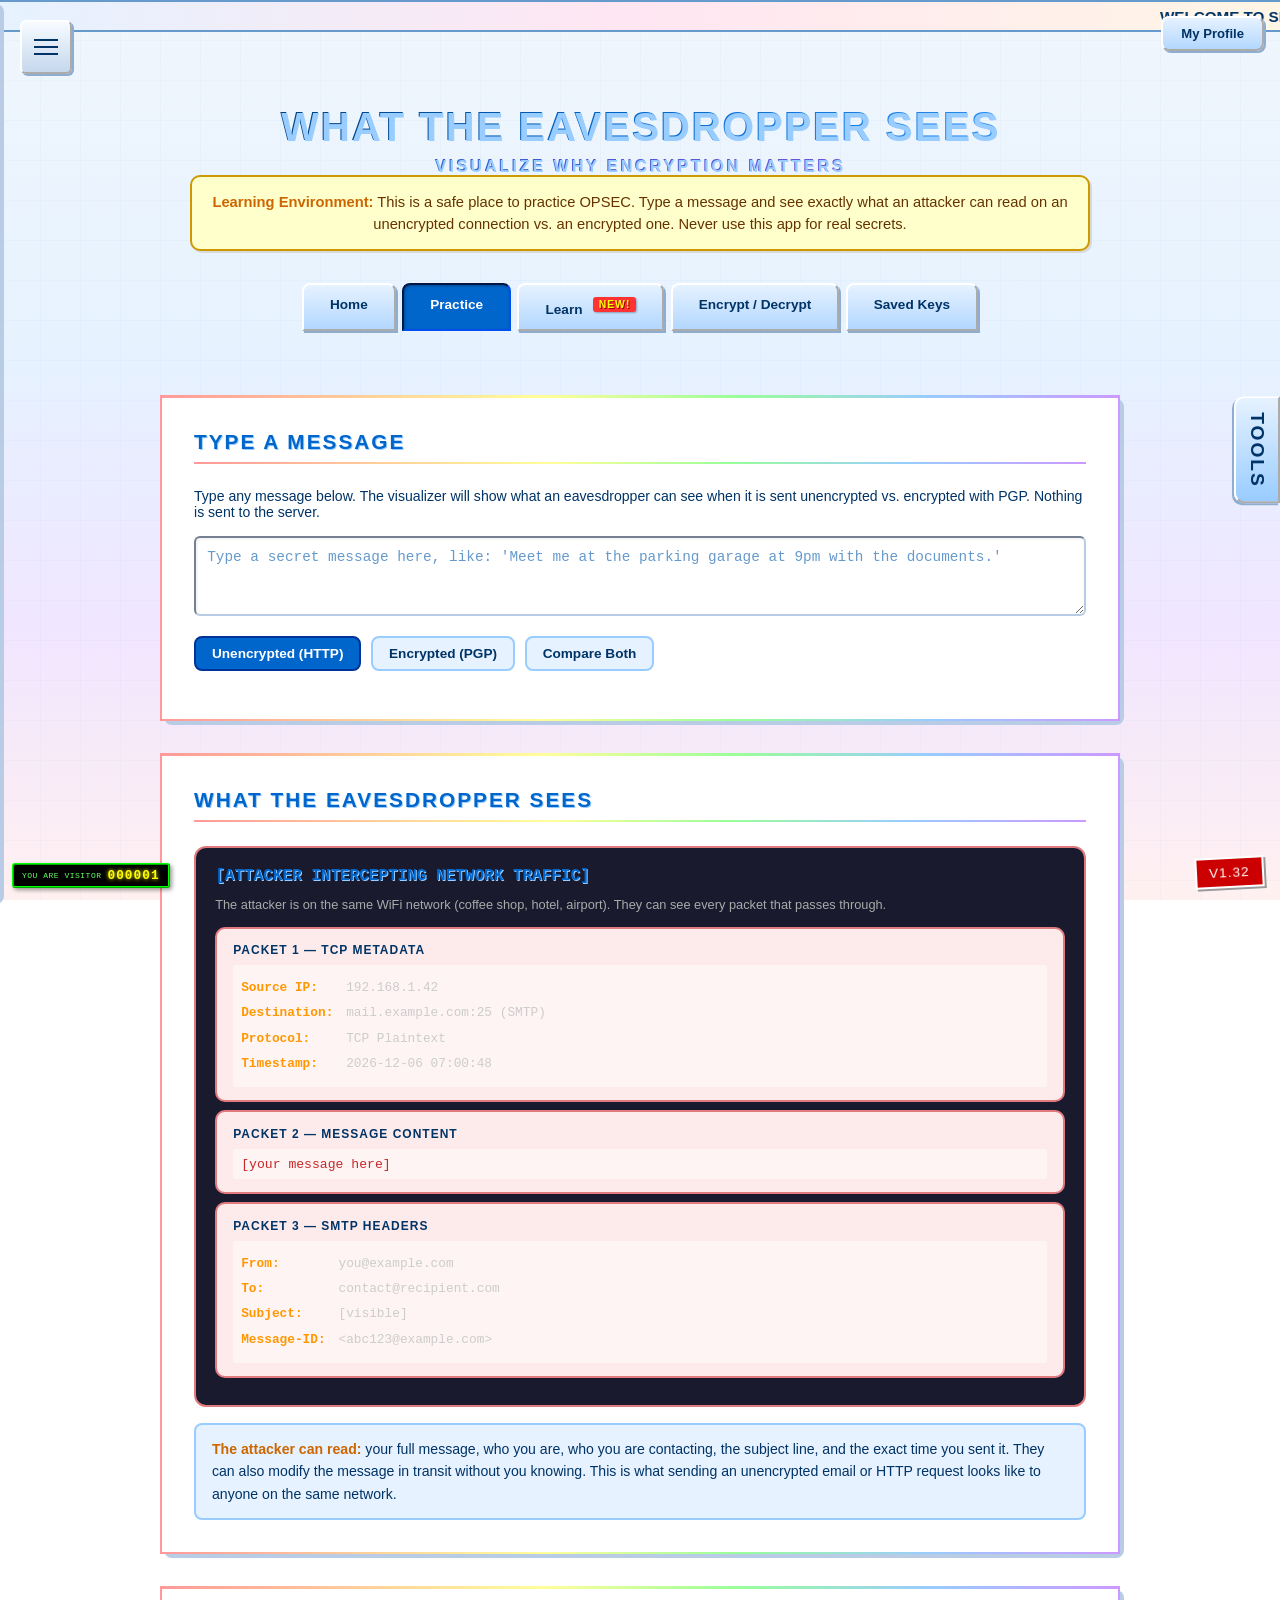
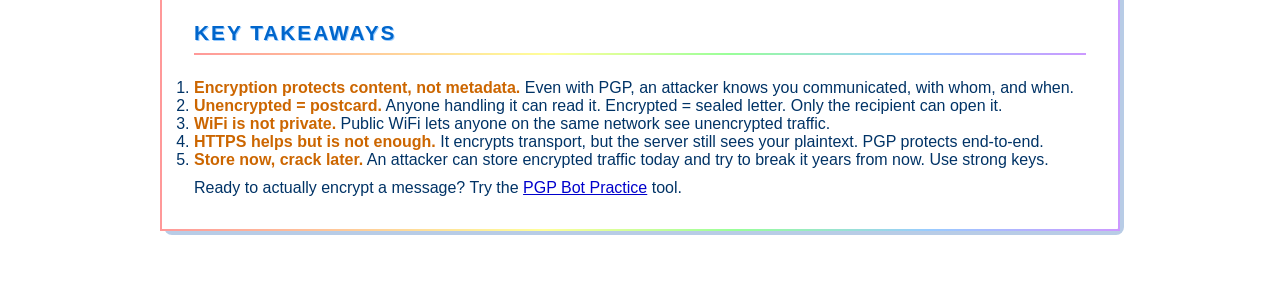
==== commit 3491b0b5: "V1.32: reorganize learn tabs by difficulty, add air-gap + advanced OPSEC, move comparison visualizer" ====
--- a/eavesdropper.html
+++ b/eavesdropper.html
@@ -2016,7 +2016,7 @@
 
     </script>
     <script src="/intro.js"></script>
-    <div class="version-badge">V1.31</div>
+    <div class="version-badge">V1.32</div>
 <script src="/y2k-fun.js"></script>
 </body>
 </html>
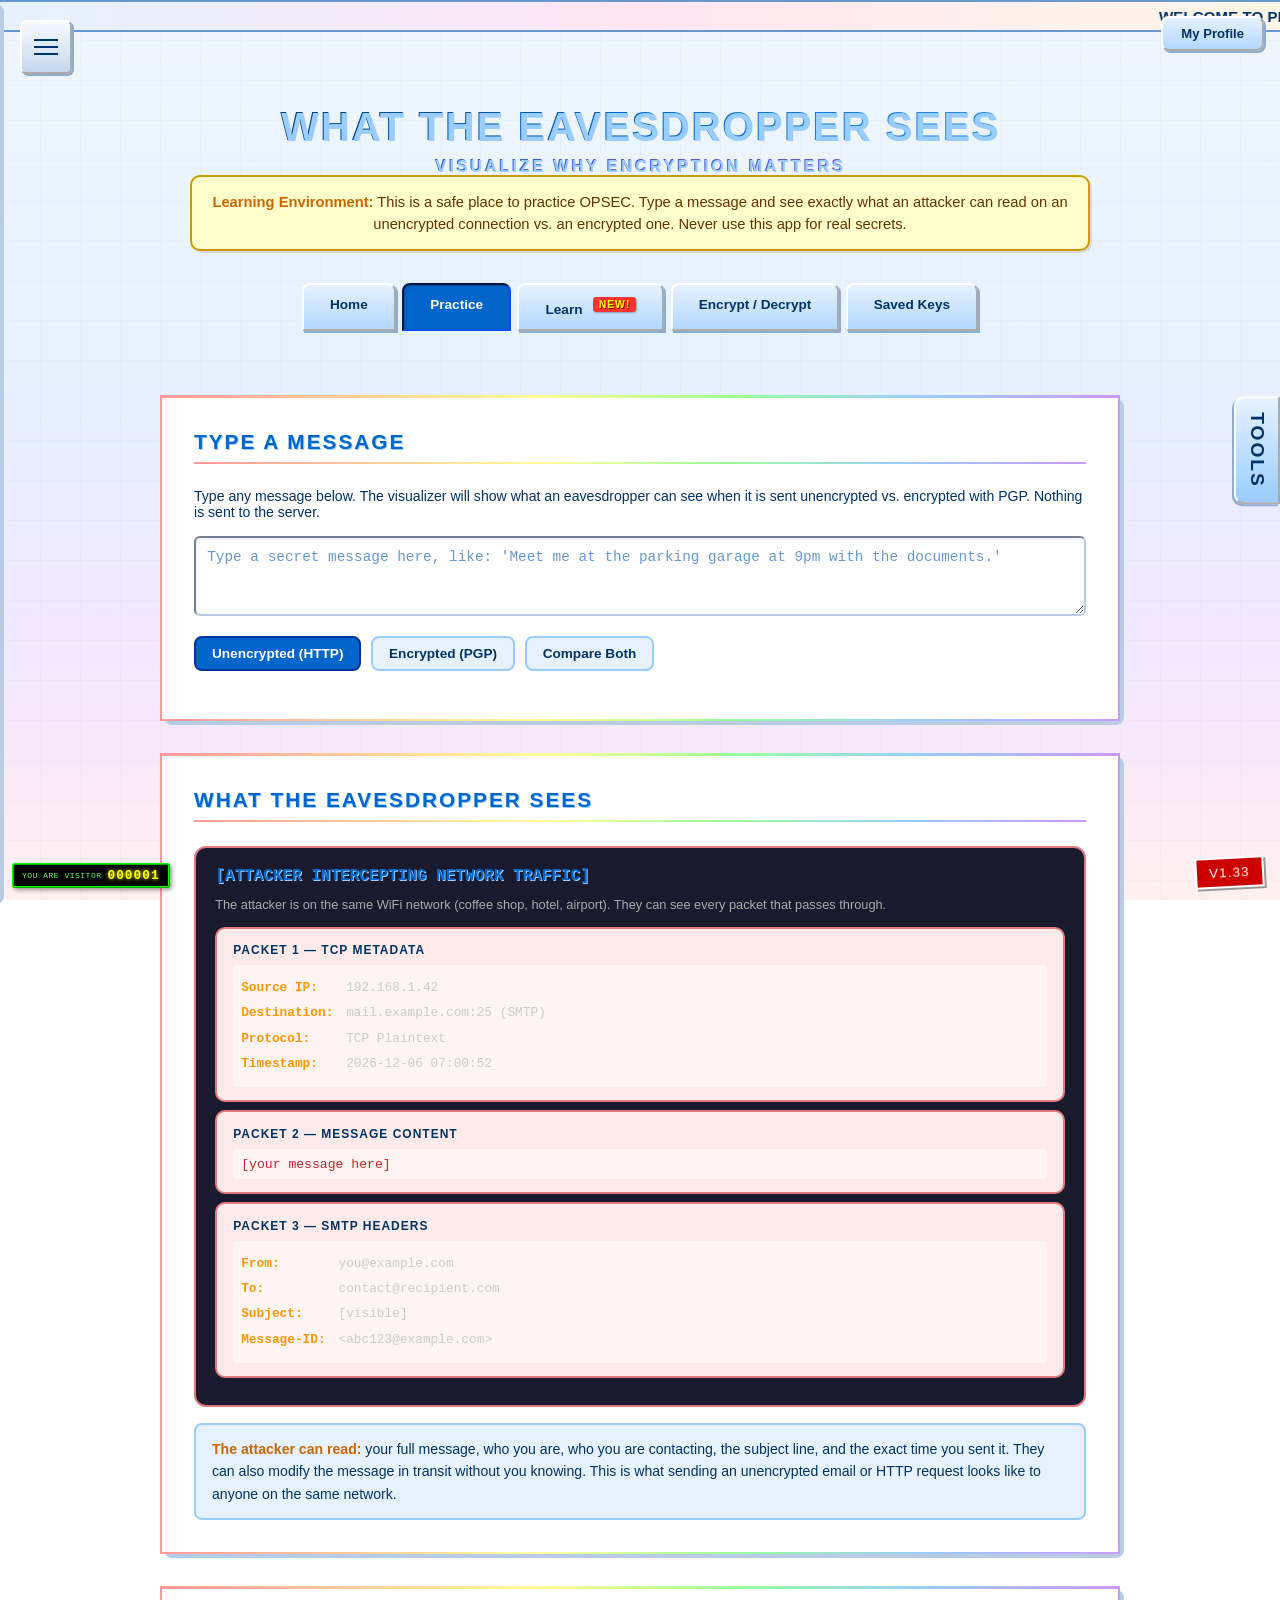
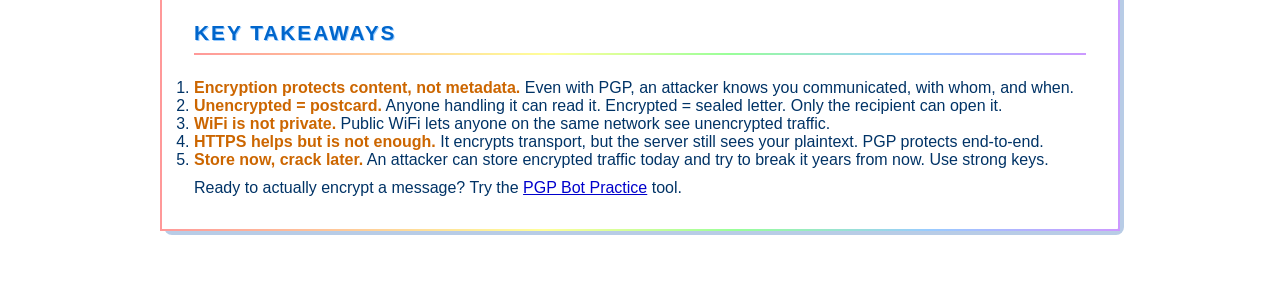
==== commit f885078e: "V1.33: rename site to 'Pretty Good Practice' Changed all references from 'Simple Encryption' / 'PGP " ====
--- a/eavesdropper.html
+++ b/eavesdropper.html
@@ -1169,7 +1169,7 @@
 
     <!-- Main Content -->
     <!-- Early 2000s marquee banner -->
-    <marquee class="top-marquee" scrollamount="6" behavior="scroll" direction="left">WELCOME TO SIMPLE ENCRYPTION -- Learn PGP the retro way -- Best viewed in 1024x768 -- Your keys are stored on the server for practice -- Do not use for real secrets -- Click around and have fun!</marquee>
+    <marquee class="top-marquee" scrollamount="6" behavior="scroll" direction="left">WELCOME TO PRETTY GOOD PRACTICE -- Learn PGP the retro way -- Best viewed in 1024x768 -- Your keys are stored on the server for practice -- Do not use for real secrets -- Click around and have fun!</marquee>
 
 <div class="main-content">
         <div class="page-header">
@@ -2016,7 +2016,7 @@
 
     </script>
     <script src="/intro.js"></script>
-    <div class="version-badge">V1.32</div>
+    <div class="version-badge">V1.33</div>
 <script src="/y2k-fun.js"></script>
 </body>
 </html>
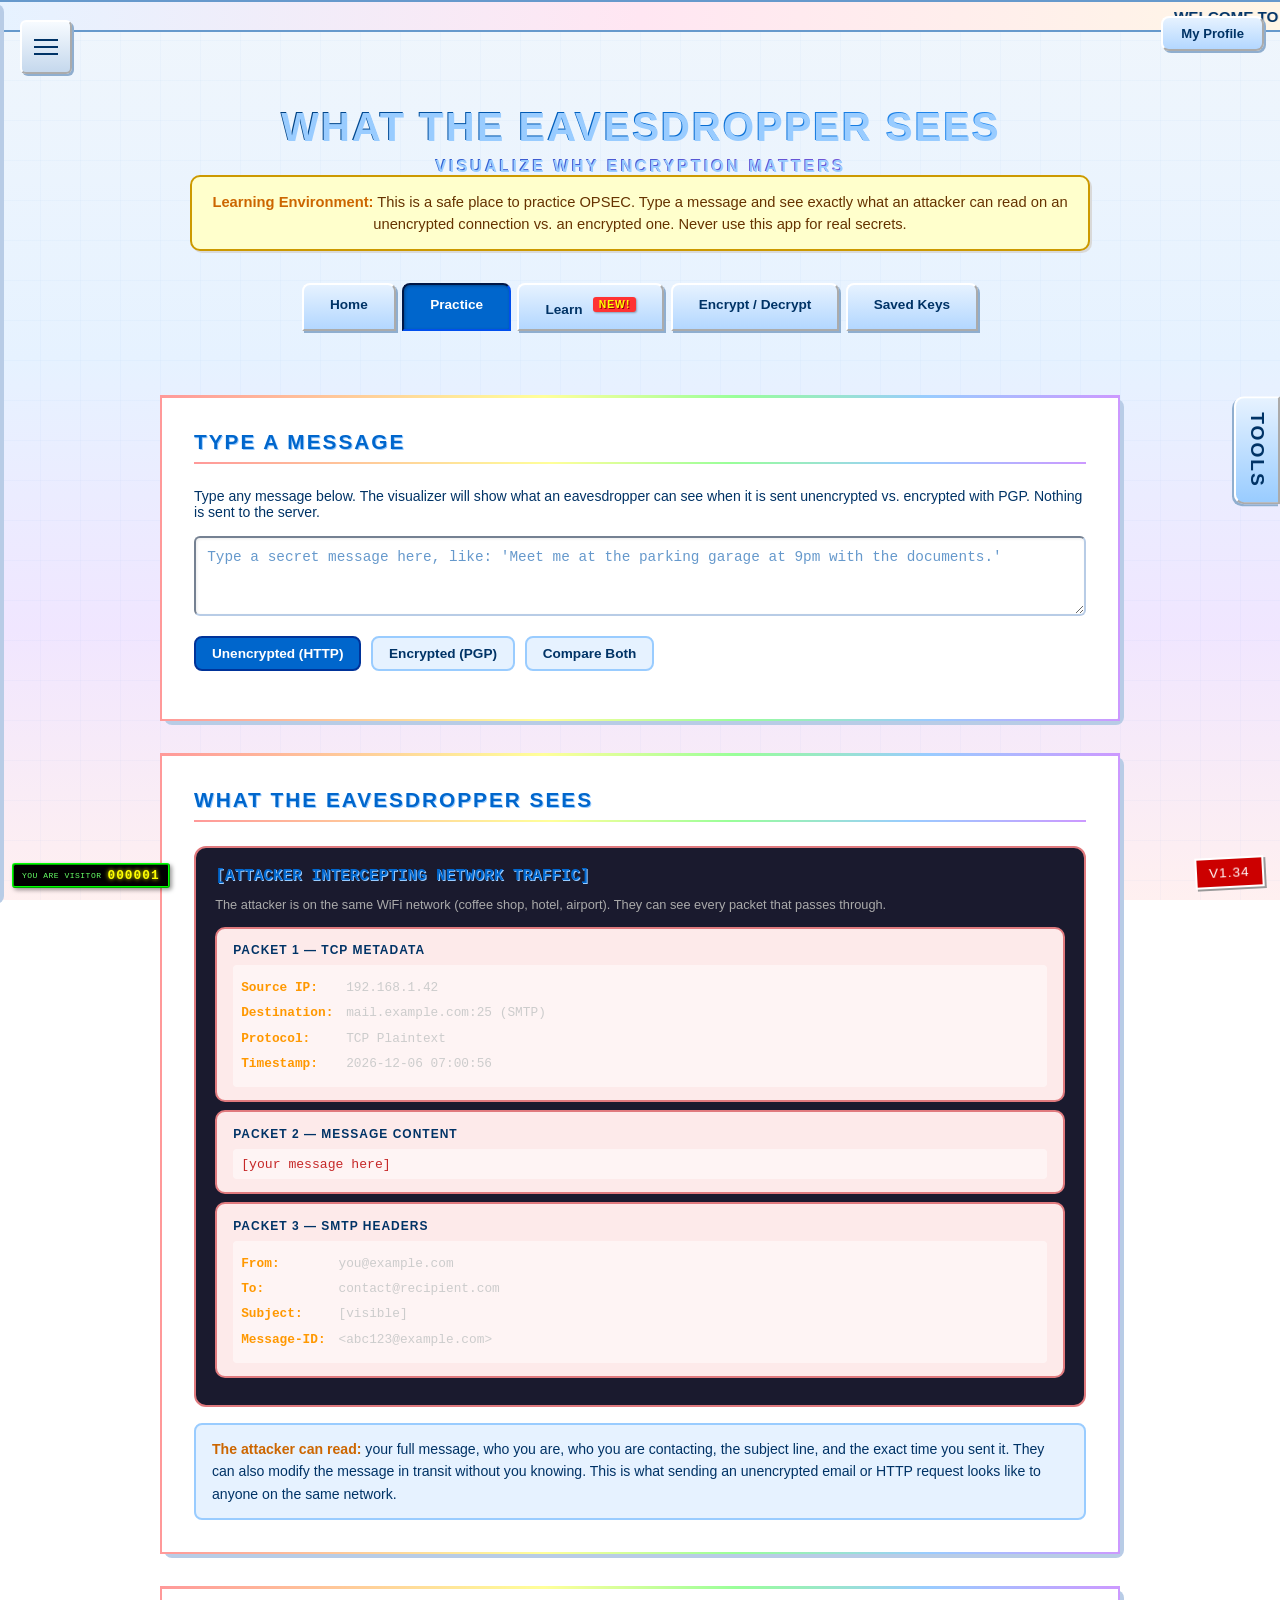
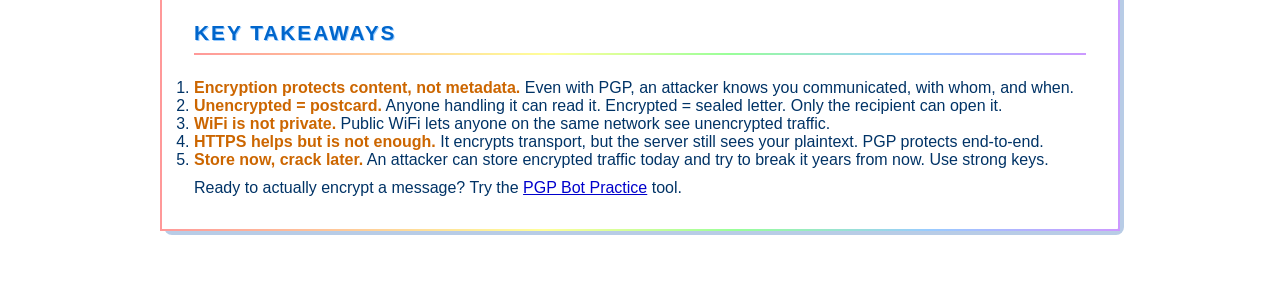
==== commit 53521661: "V1.34: fix learn right sidebar + spacious left sidebar nav - Fixed learn.html: missing </div> closin" ====
--- a/eavesdropper.html
+++ b/eavesdropper.html
@@ -292,20 +292,21 @@
             margin: 1.5rem 0;
             display: flex;
             flex-direction: column;
-            gap: 0.4rem;
+            gap: 0;
         }
         .sidebar-nav a {
             display: block;
-            padding: 14px 18px !important;
-            margin-bottom: 4px;
-            font-size: 0.88rem !important;
+            padding: 16px 20px !important;
+            margin-bottom: 8px;
+            font-size: 0.9rem !important;
             font-weight: bold;
-            border-radius: 8px !important;
+            border-radius: 10px !important;
             text-decoration: none !important;
+            line-height: 1.4;
             transition: all 0.2s ease;
         }
         .sidebar-nav a:hover {
-            transform: translateX(3px);
+            transform: translateX(4px);
         }
         .sidebar-nav a.active {
             background: linear-gradient(90deg, #0066cc, #003399) !important;
@@ -2016,7 +2017,7 @@
 
     </script>
     <script src="/intro.js"></script>
-    <div class="version-badge">V1.33</div>
+    <div class="version-badge">V1.34</div>
 <script src="/y2k-fun.js"></script>
 </body>
 </html>
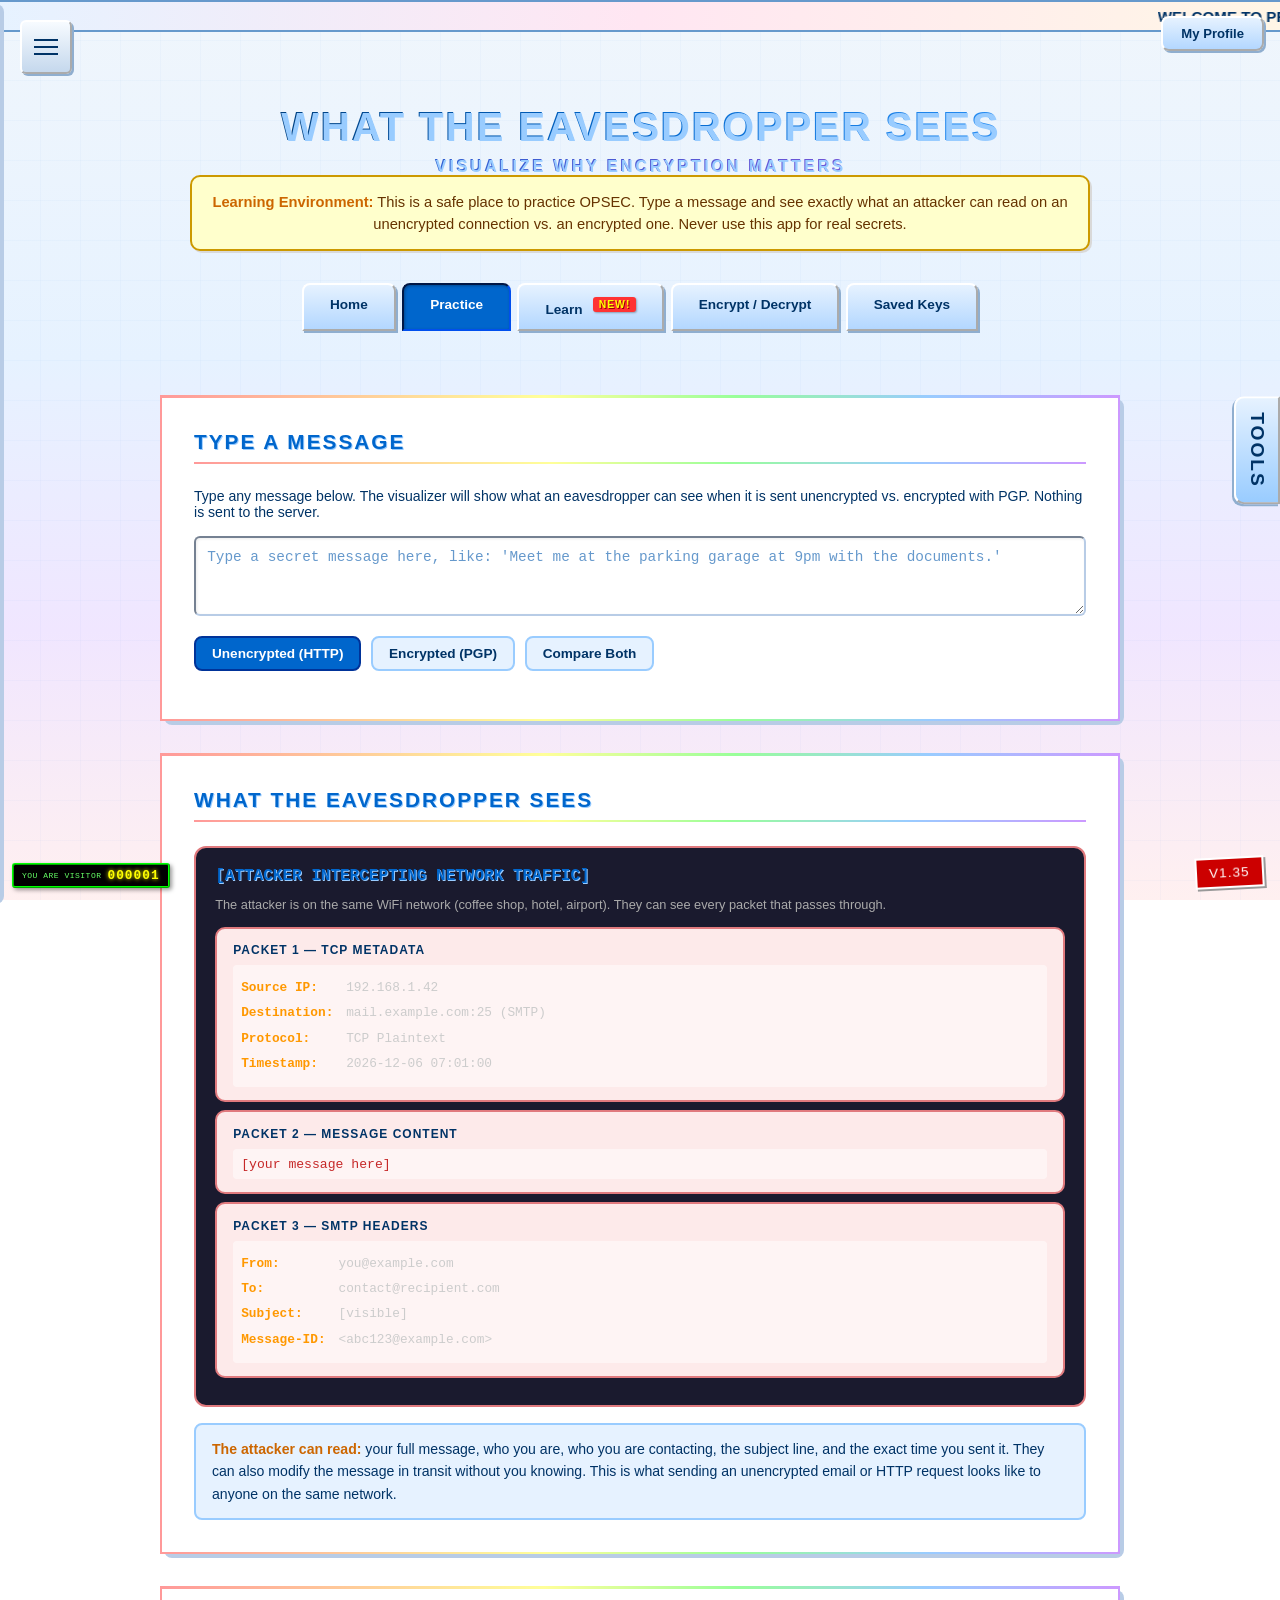
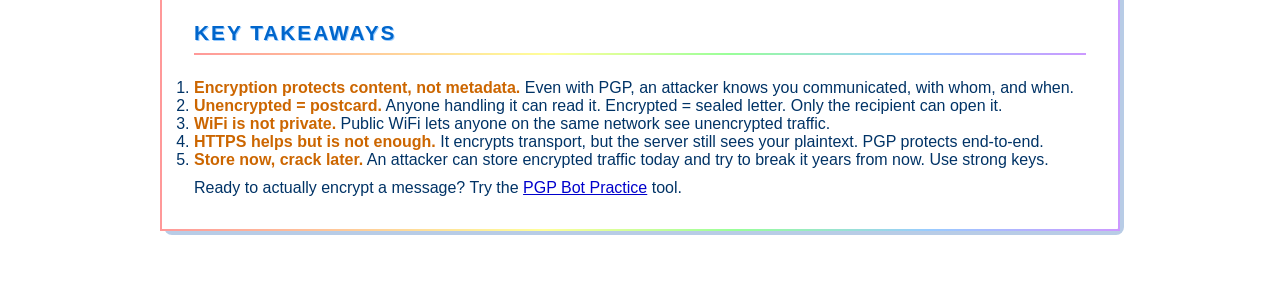
==== commit 2627bfea: "V1.35: fix intro modal readability and theme consistency - Lighter overlay (rgba(0,30,80,0.55) inste" ====
--- a/eavesdropper.html
+++ b/eavesdropper.html
@@ -2017,7 +2017,7 @@
 
     </script>
     <script src="/intro.js"></script>
-    <div class="version-badge">V1.34</div>
+    <div class="version-badge">V1.35</div>
 <script src="/y2k-fun.js"></script>
 </body>
 </html>
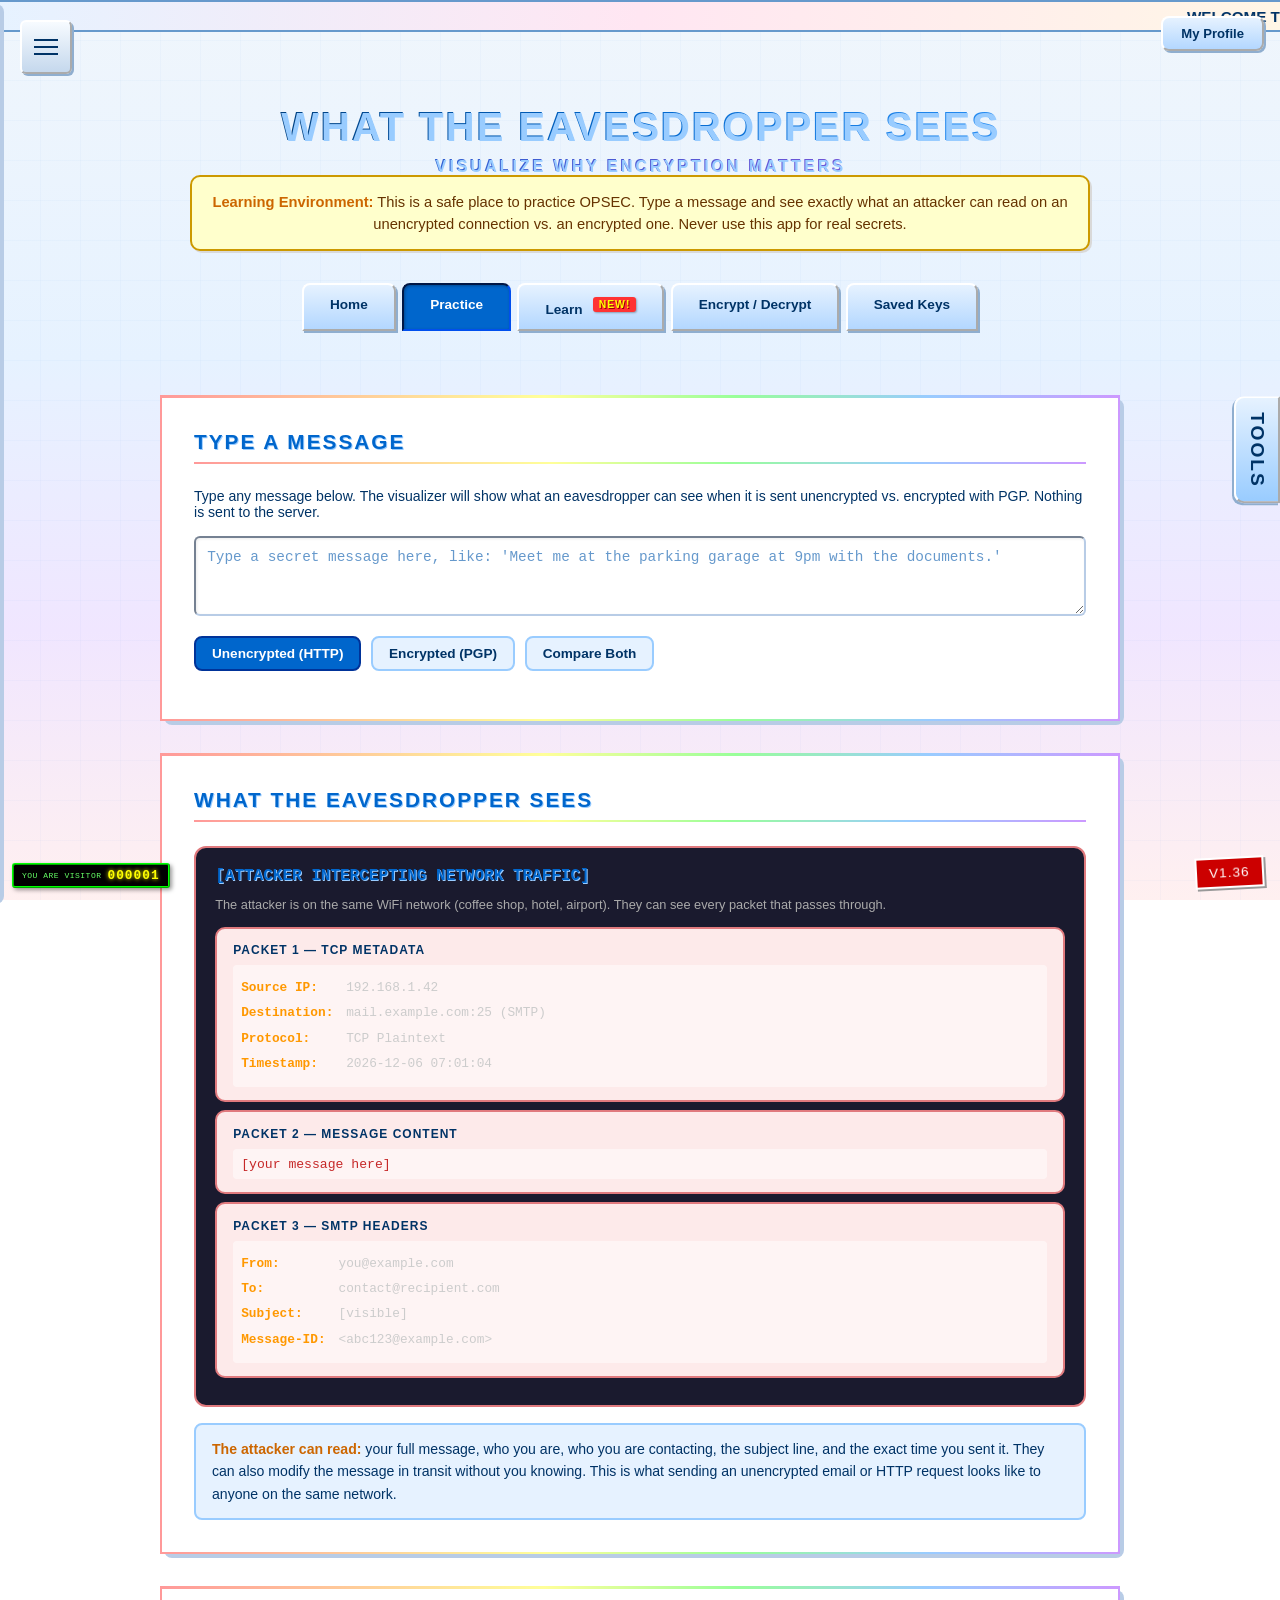
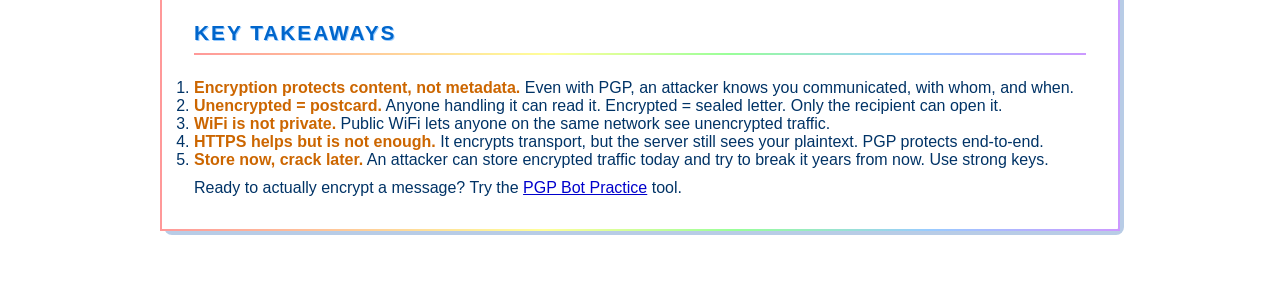
==== commit 0c787353: "V1.36: add top-right My Profile link to all 13 pages The profile-link-btn was missing from index.htm" ====
--- a/eavesdropper.html
+++ b/eavesdropper.html
@@ -2017,7 +2017,7 @@
 
     </script>
     <script src="/intro.js"></script>
-    <div class="version-badge">V1.35</div>
+    <div class="version-badge">V1.36</div>
 <script src="/y2k-fun.js"></script>
 </body>
 </html>
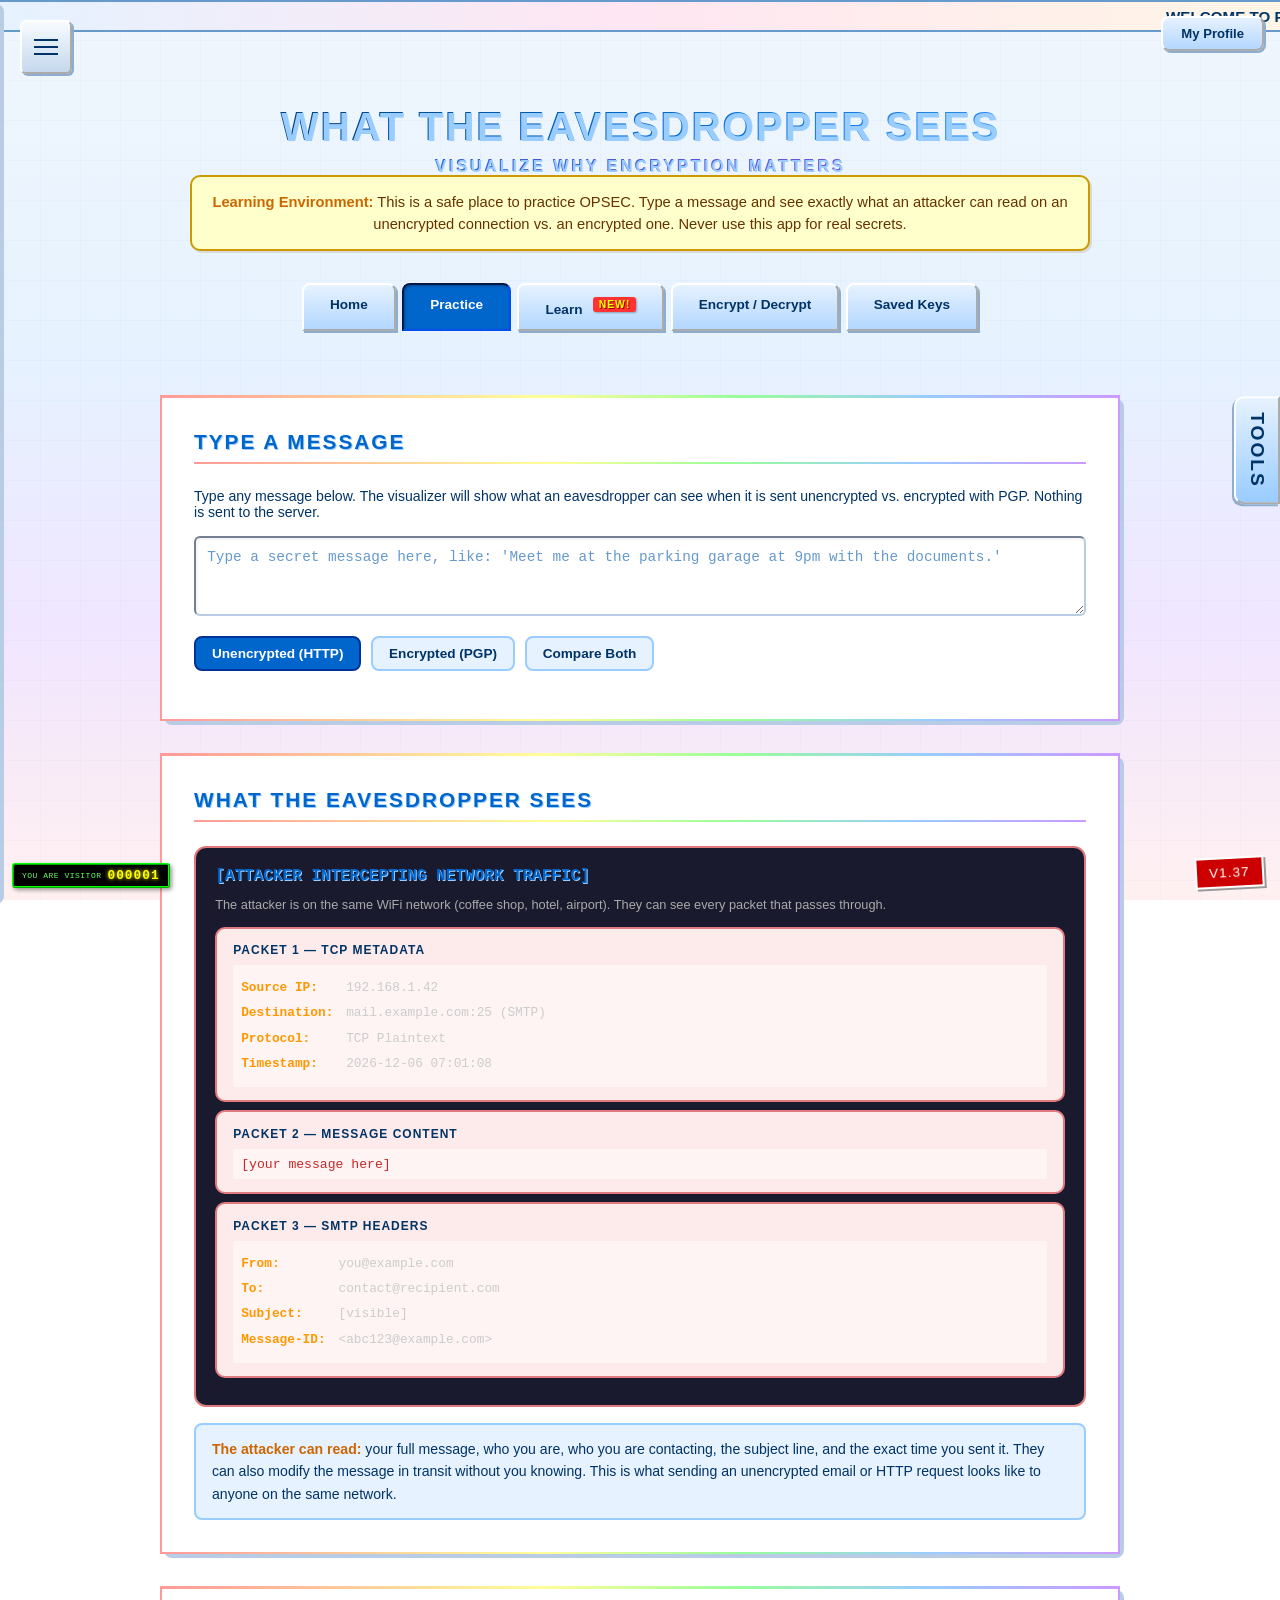
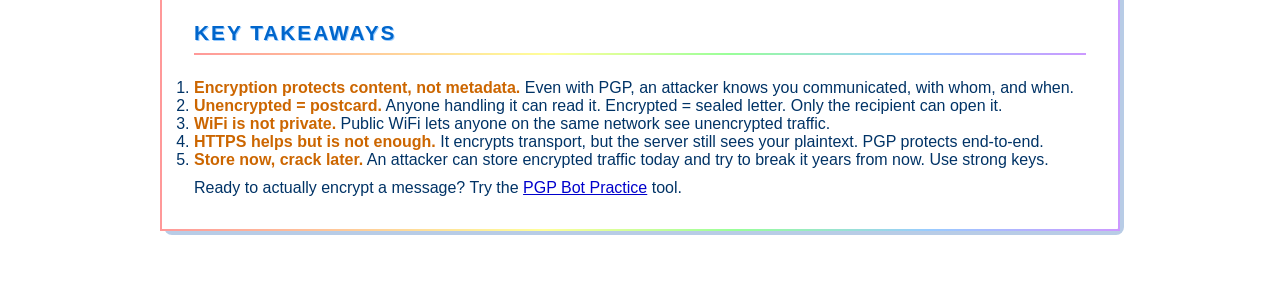
==== commit eb687e51: "V1.37: fix intro modal CSS being overridden by page styles The intro modal styles in intro.js were b" ====
--- a/eavesdropper.html
+++ b/eavesdropper.html
@@ -2017,7 +2017,7 @@
 
     </script>
     <script src="/intro.js"></script>
-    <div class="version-badge">V1.36</div>
+    <div class="version-badge">V1.37</div>
 <script src="/y2k-fun.js"></script>
 </body>
 </html>
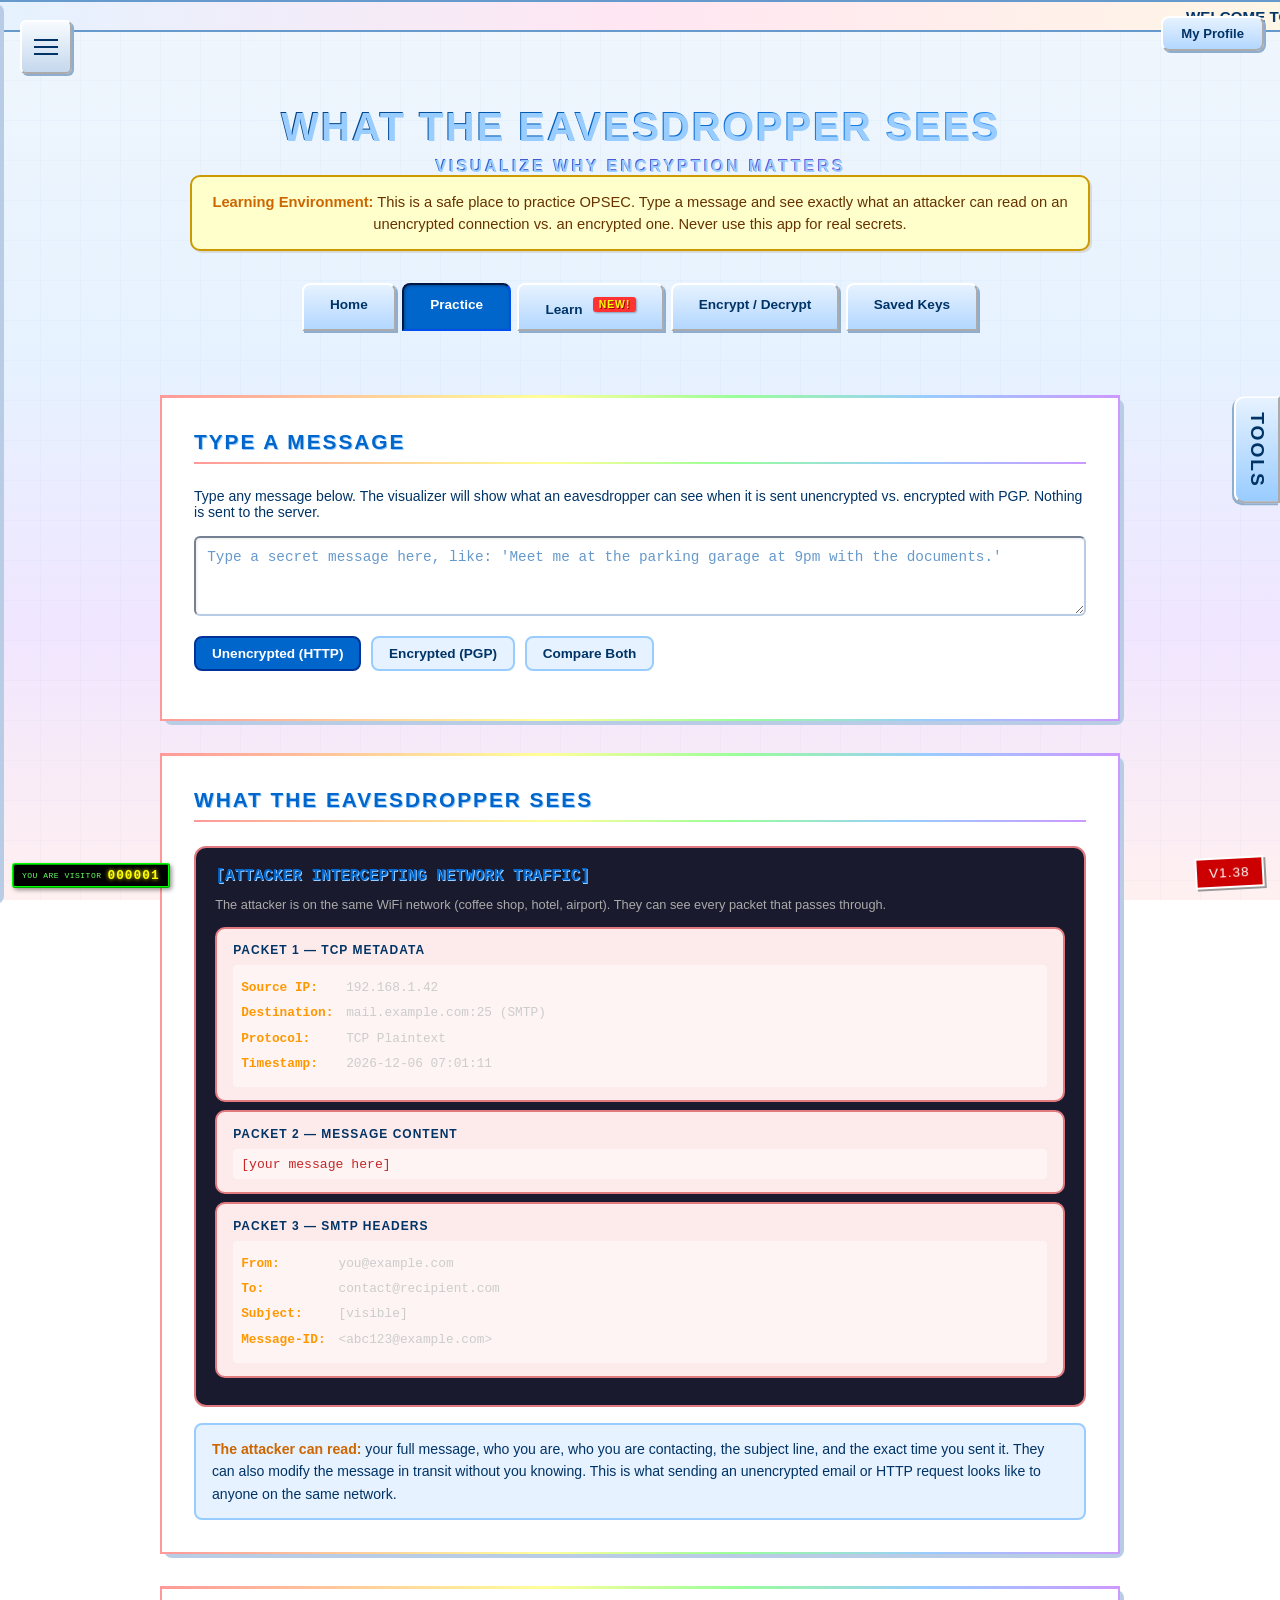
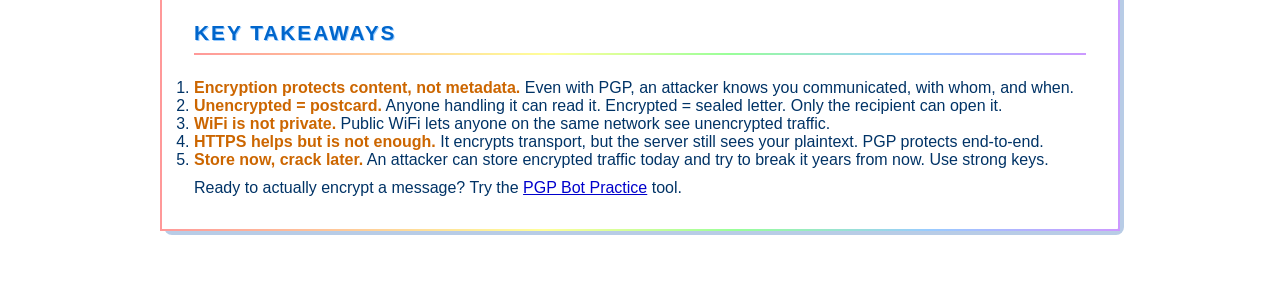
==== commit 21b97072: "V1.38: fix Tim bot key loading and practice decryption for all key types - Fixed init_practice_keys(" ====
--- a/eavesdropper.html
+++ b/eavesdropper.html
@@ -2017,7 +2017,7 @@
 
     </script>
     <script src="/intro.js"></script>
-    <div class="version-badge">V1.37</div>
+    <div class="version-badge">V1.38</div>
 <script src="/y2k-fun.js"></script>
 </body>
 </html>
